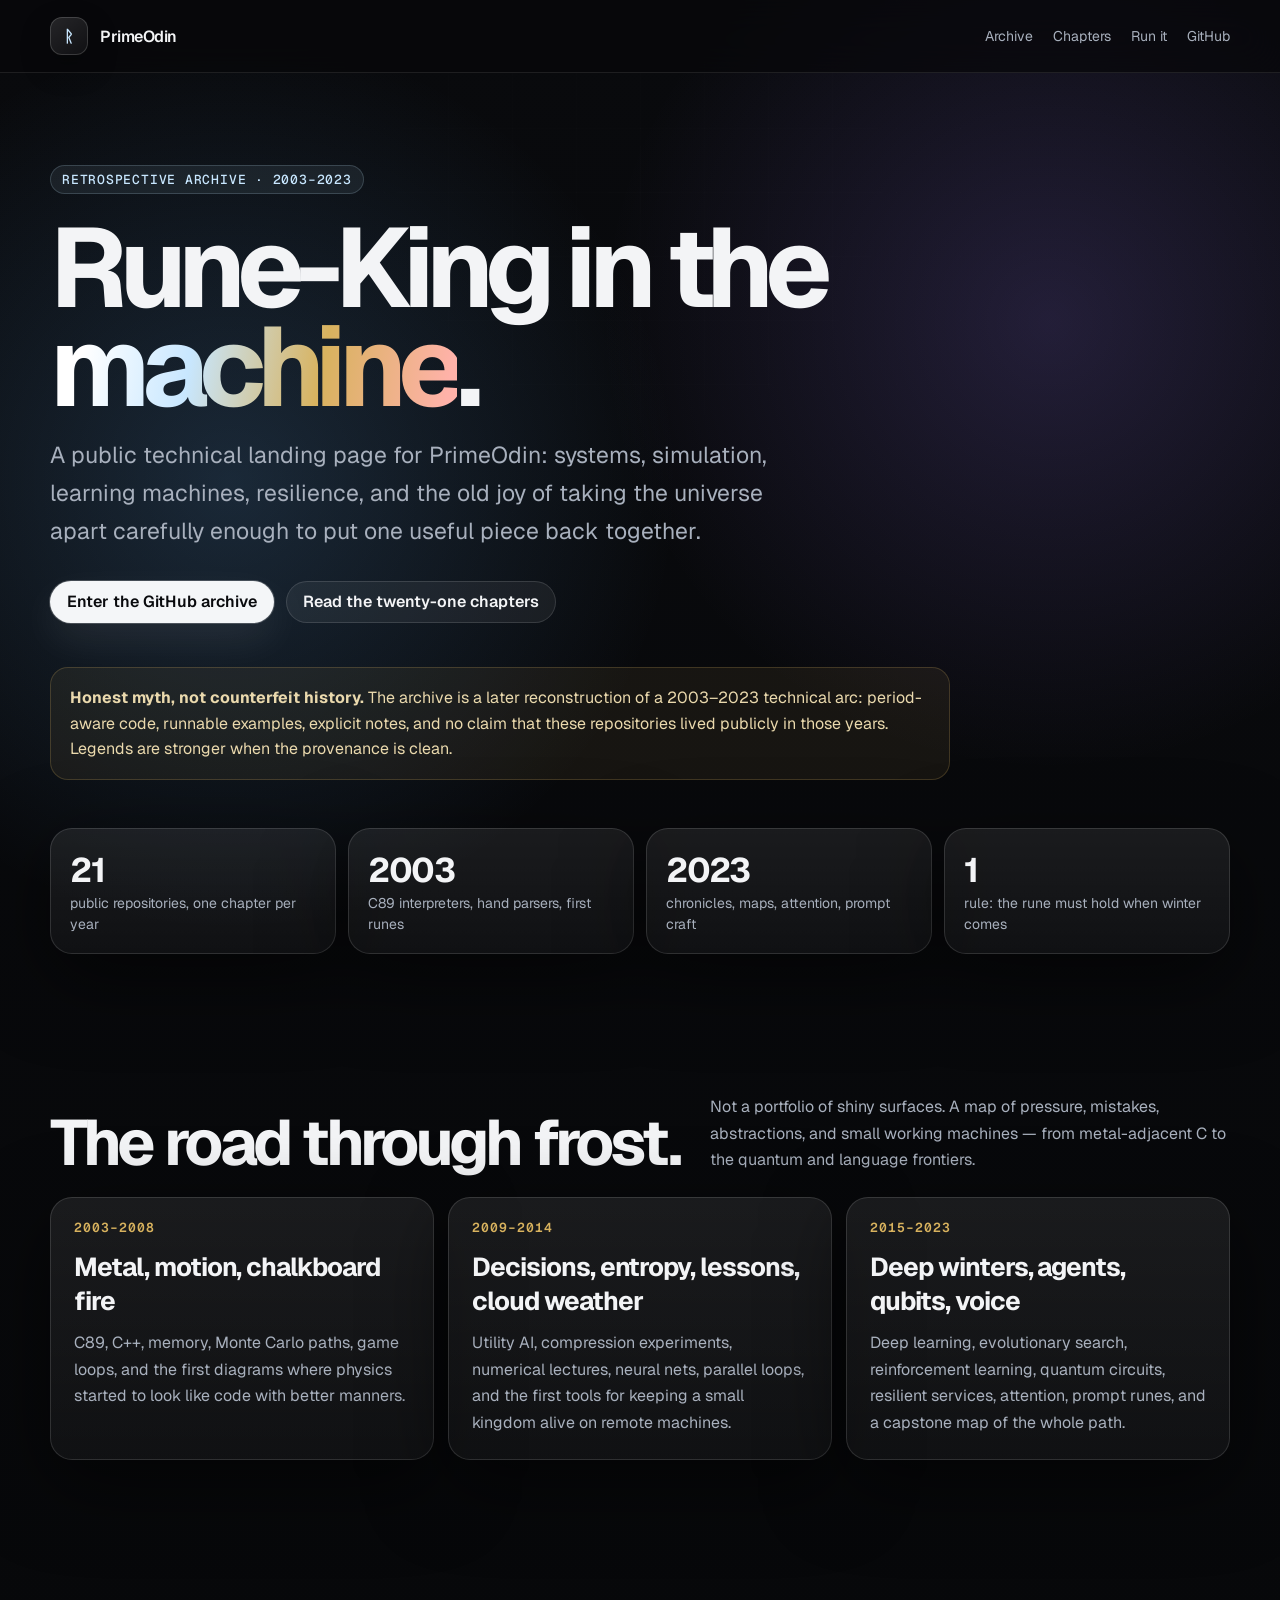
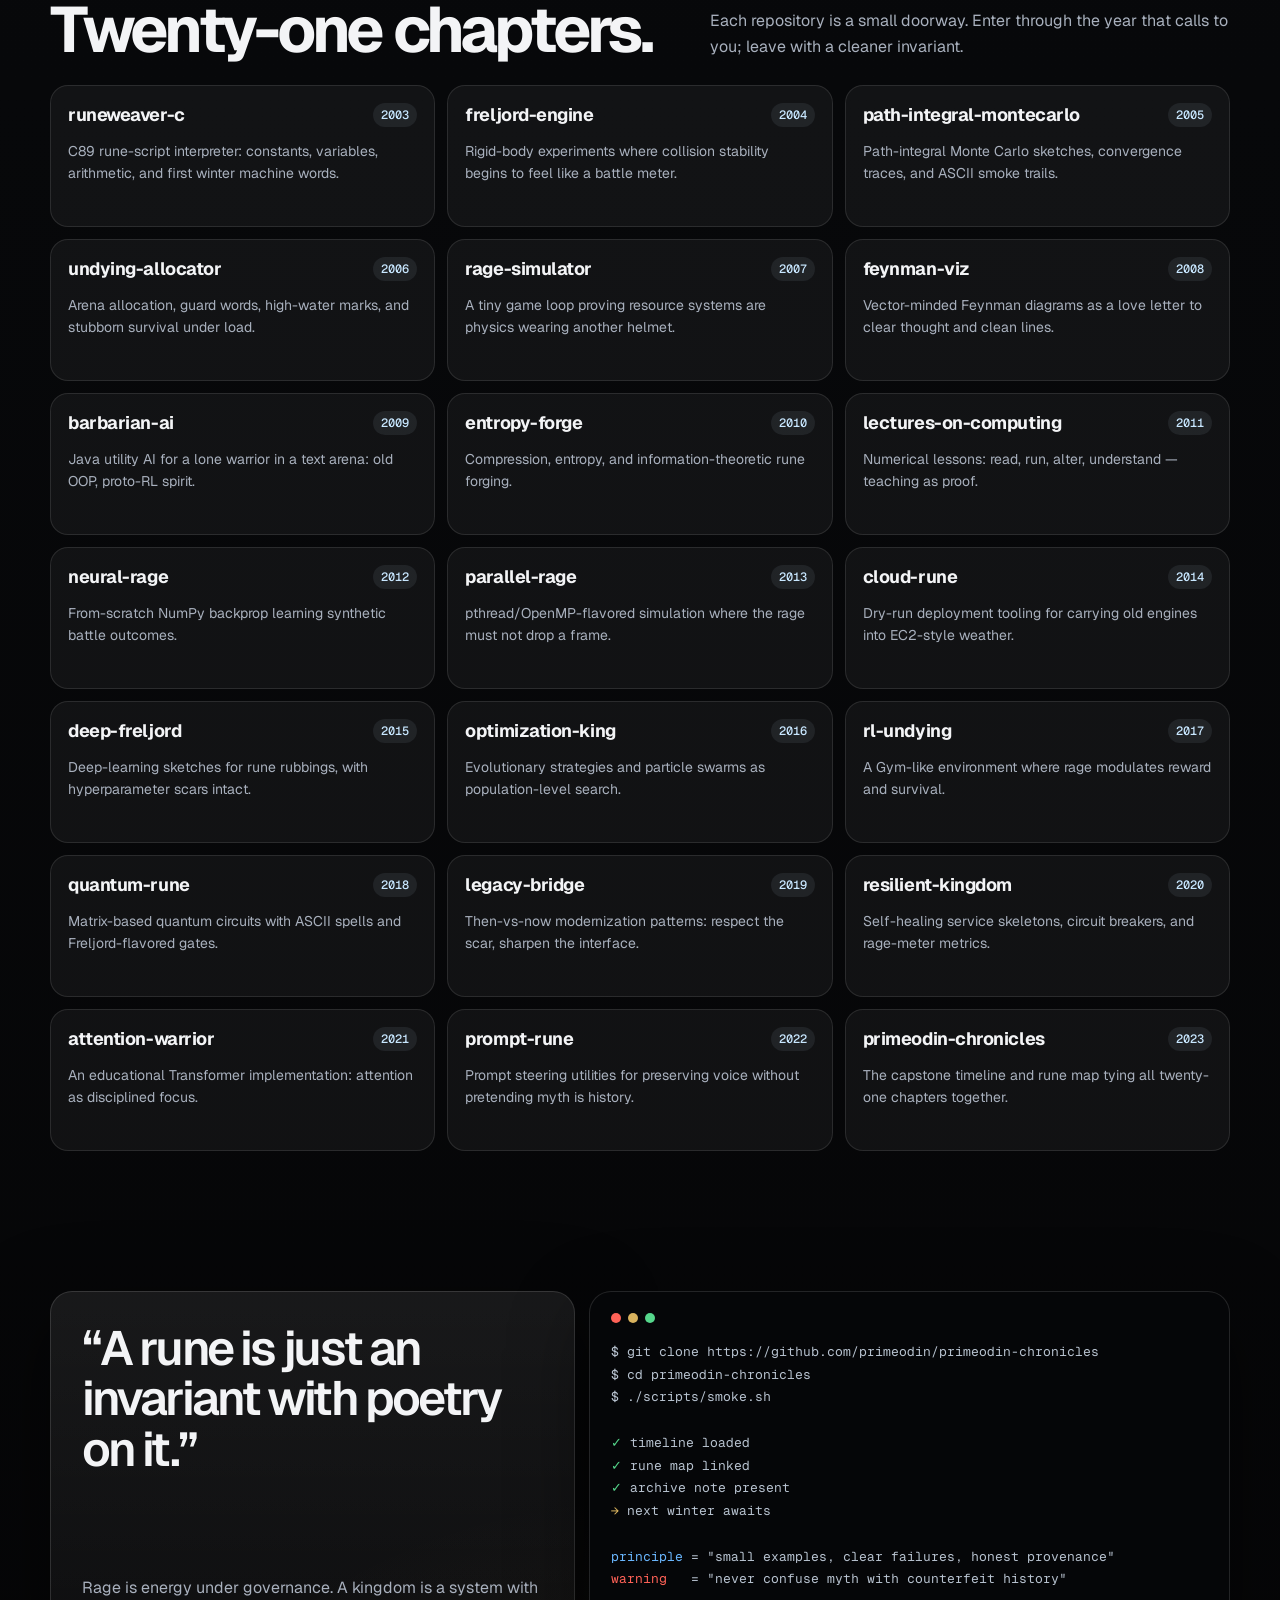
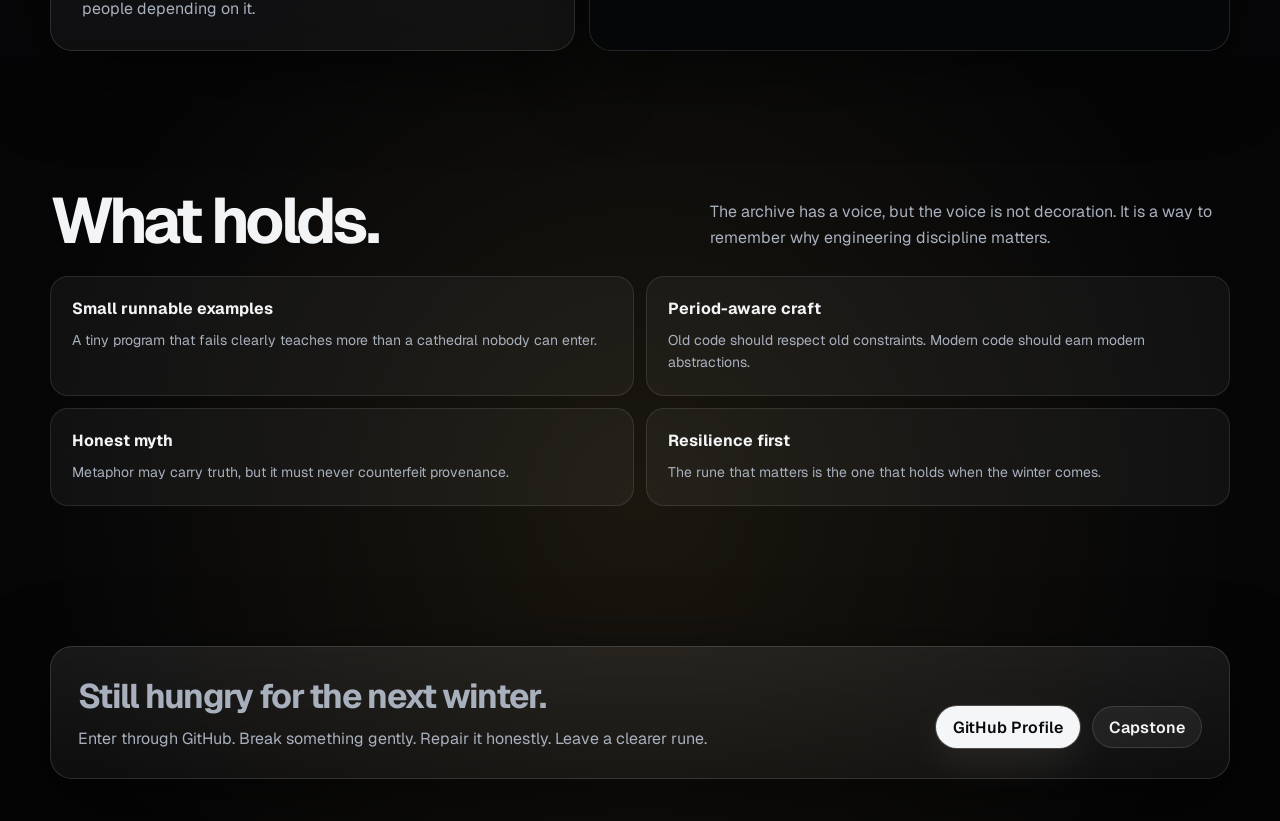
==== index.html @ 71efb3fa "Launch PrimeOdin GitHub Pages landing site" ====
<!doctype html>
<html lang="en">
<head>
  <meta charset="utf-8" />
  <meta name="viewport" content="width=device-width, initial-scale=1" />
  <meta name="description" content="PrimeOdin — Rune-King retrospective archive: systems, physics, AI, resilience, and the pleasure of finding things out." />
  <meta property="og:title" content="PrimeOdin — Rune-King in the Machine" />
  <meta property="og:description" content="An honest retrospective technical archive: twenty-one chapters from C89 interpreters to attention, quantum circuits, resilient systems, and prompt runes." />
  <meta property="og:type" content="website" />
  <meta name="theme-color" content="#0a0a0b" />
  <title>PrimeOdin — Rune-King in the Machine</title>
  <link rel="preconnect" href="https://fonts.googleapis.com">
  <link rel="preconnect" href="https://fonts.gstatic.com" crossorigin>
  <link href="https://fonts.googleapis.com/css2?family=Geist:wght@300;400;500;600;700&family=Geist+Mono:wght@400;500;600&display=swap" rel="stylesheet">
  <style>
    :root {
      --bg: #07080a;
      --panel: rgba(255,255,255,.055);
      --panel-strong: rgba(255,255,255,.09);
      --text: #f3f4f6;
      --muted: #a8b0bd;
      --dim: #707988;
      --line: rgba(255,255,255,.13);
      --frost: #c8e7ff;
      --blue: #6ab7ff;
      --violet: #9b7cff;
      --gold: #d8b25e;
      --red: #ff6257;
      --green: #55d68b;
      --shadow: 0 24px 80px rgba(0,0,0,.55);
      color-scheme: dark;
    }
    * { box-sizing: border-box; }
    html { scroll-behavior: smooth; }
    body {
      margin: 0;
      font-family: 'Geist', system-ui, -apple-system, Segoe UI, sans-serif;
      background:
        radial-gradient(circle at 18% 12%, rgba(106,183,255,.18), transparent 28rem),
        radial-gradient(circle at 82% 8%, rgba(155,124,255,.18), transparent 28rem),
        radial-gradient(circle at 50% 92%, rgba(216,178,94,.10), transparent 38rem),
        linear-gradient(180deg, #090a0d 0%, #07080a 42%, #050506 100%);
      color: var(--text);
      min-height: 100vh;
      overflow-x: hidden;
    }
    body::before {
      content: "";
      position: fixed;
      inset: 0;
      pointer-events: none;
      opacity: .33;
      background-image:
        linear-gradient(rgba(255,255,255,.04) 1px, transparent 1px),
        linear-gradient(90deg, rgba(255,255,255,.04) 1px, transparent 1px);
      background-size: 64px 64px;
      mask-image: radial-gradient(circle at 50% 20%, black, transparent 72%);
    }
    a { color: inherit; text-decoration: none; }
    a:focus-visible, button:focus-visible { outline: 2px solid var(--blue); outline-offset: 4px; }
    .wrap { width: min(1180px, calc(100vw - 36px)); margin: 0 auto; }
    .nav {
      position: sticky;
      top: 0;
      z-index: 20;
      border-bottom: 1px solid rgba(255,255,255,.09);
      backdrop-filter: blur(18px);
      background: rgba(7,8,10,.72);
    }
    .nav-inner { height: 72px; display:flex; align-items:center; justify-content:space-between; gap: 18px; }
    .brand { display:flex; align-items:center; gap: 12px; font-weight: 600; letter-spacing: -.03em; }
    .sigil {
      width: 38px; height: 38px; border-radius: 12px;
      display:grid; place-items:center;
      color: var(--frost);
      background: linear-gradient(145deg, rgba(255,255,255,.12), rgba(255,255,255,.035));
      box-shadow: inset 0 0 0 1px rgba(255,255,255,.16), 0 12px 30px rgba(0,0,0,.3);
      font-family: 'Geist Mono', monospace;
    }
    .links { display:flex; align-items:center; gap: 20px; color: var(--muted); font-size: 14px; }
    .links a:hover { color: var(--text); }
    .button {
      display:inline-flex; align-items:center; justify-content:center; gap: 9px;
      min-height: 42px; padding: 0 17px;
      border-radius: 999px;
      background: #f4f6f8;
      color: #090a0d;
      font-weight: 600;
      box-shadow: 0 0 0 1px rgba(255,255,255,.2), 0 16px 40px rgba(255,255,255,.08);
    }
    .button.secondary { background: rgba(255,255,255,.06); color: var(--text); box-shadow: inset 0 0 0 1px var(--line); }
    .hero { padding: 92px 0 56px; position: relative; }
    .kicker {
      width: fit-content;
      display:flex; align-items:center; gap: 9px;
      border-radius: 999px;
      color: var(--frost);
      background: rgba(200,231,255,.075);
      box-shadow: inset 0 0 0 1px rgba(200,231,255,.18);
      padding: 8px 12px;
      font: 500 13px/1 'Geist Mono', monospace;
      text-transform: uppercase;
      letter-spacing: .06em;
    }
    .hero h1 {
      max-width: 980px;
      margin: 24px 0 22px;
      font-size: clamp(54px, 9vw, 112px);
      line-height: .88;
      letter-spacing: -.075em;
      font-weight: 700;
    }
    .gradient-text {
      background: linear-gradient(100deg, #fff 10%, #c8e7ff 35%, #d8b25e 66%, #ffb2a9 96%);
      -webkit-background-clip: text;
      background-clip: text;
      color: transparent;
    }
    .lede {
      max-width: 760px;
      color: var(--muted);
      font-size: clamp(18px, 2vw, 23px);
      line-height: 1.65;
      margin: 0 0 30px;
    }
    .hero-actions { display:flex; flex-wrap: wrap; gap: 12px; margin-top: 30px; }
    .truth {
      margin-top: 44px;
      padding: 18px 20px;
      max-width: 900px;
      background: rgba(216,178,94,.075);
      box-shadow: inset 0 0 0 1px rgba(216,178,94,.21);
      border-radius: 18px;
      color: #ead9ad;
      line-height: 1.6;
    }
    .stats { display:grid; grid-template-columns: repeat(4, 1fr); gap: 12px; margin: 48px 0 14px; }
    .stat, .card {
      background: linear-gradient(180deg, rgba(255,255,255,.075), rgba(255,255,255,.036));
      border-radius: 22px;
      box-shadow: inset 0 0 0 1px var(--line), var(--shadow);
    }
    .stat { padding: 20px; min-height: 116px; }
    .stat b { display:block; font-size: 34px; letter-spacing: -.04em; }
    .stat span { color: var(--muted); font-size: 14px; line-height: 1.45; }
    section { padding: 70px 0; }
    .section-head { display:flex; justify-content:space-between; gap: 24px; align-items:end; margin-bottom: 24px; }
    .section-head h2 { margin:0; font-size: clamp(34px, 5vw, 64px); line-height: .95; letter-spacing: -.06em; }
    .section-head p { margin:0; max-width: 520px; color: var(--muted); line-height: 1.65; }
    .timeline { display:grid; grid-template-columns: repeat(3, 1fr); gap: 14px; }
    .era { padding: 24px; min-height: 246px; }
    .era .years { color: var(--gold); font: 600 13px/1 'Geist Mono', monospace; letter-spacing:.08em; text-transform: uppercase; }
    .era h3 { margin: 16px 0 12px; font-size: 26px; letter-spacing:-.04em; }
    .era p { margin:0; color: var(--muted); line-height:1.65; }
    .repo-grid { display:grid; grid-template-columns: repeat(3, 1fr); gap: 12px; }
    .repo {
      padding: 18px;
      border-radius: 18px;
      background: rgba(255,255,255,.045);
      box-shadow: inset 0 0 0 1px rgba(255,255,255,.105);
      transition: transform .18s ease, background .18s ease, box-shadow .18s ease;
      min-height: 142px;
    }
    .repo:hover { transform: translateY(-2px); background: rgba(255,255,255,.07); box-shadow: inset 0 0 0 1px rgba(200,231,255,.25), 0 20px 50px rgba(0,0,0,.25); }
    .repo-top { display:flex; justify-content:space-between; gap: 8px; align-items:start; }
    .repo h3 { margin: 0; font-size: 18px; letter-spacing:-.025em; }
    .year { color: var(--frost); font: 500 12px/1 'Geist Mono', monospace; padding: 6px 8px; border-radius:999px; background: rgba(200,231,255,.08); }
    .repo p { color: var(--muted); line-height:1.55; font-size: 14px; margin: 14px 0 0; }
    .manifesto { display:grid; grid-template-columns: .9fr 1.1fr; gap: 14px; align-items:stretch; }
    .quote { padding: 32px; display:flex; flex-direction:column; justify-content:space-between; min-height: 360px; }
    .quote blockquote { margin:0; font-size: clamp(28px, 4vw, 48px); line-height:1.05; letter-spacing:-.06em; font-weight: 600; }
    .quote cite { color: var(--muted); font-style: normal; margin-top: 28px; }
    .values { display:grid; grid-template-columns: repeat(2, 1fr); gap: 12px; }
    .value { padding: 22px; border-radius: 18px; background: rgba(255,255,255,.045); box-shadow: inset 0 0 0 1px rgba(255,255,255,.1); }
    .value b { display:block; margin-bottom: 10px; }
    .value span { color: var(--muted); line-height:1.55; font-size:14px; }
    .terminal {
      padding: 22px;
      border-radius: 22px;
      background: #050608;
      box-shadow: inset 0 0 0 1px rgba(255,255,255,.12), 0 24px 80px rgba(0,0,0,.45);
      font-family: 'Geist Mono', monospace;
      color: #dce7ef;
      overflow:auto;
    }
    .terminal .bar { display:flex; gap:7px; margin-bottom:18px; }
    .dot { width:10px; height:10px; border-radius:999px; background: var(--red); }
    .dot:nth-child(2) { background: var(--gold); }
    .dot:nth-child(3) { background: var(--green); }
    pre { margin:0; font: inherit; font-size: 13px; line-height:1.75; color: #b7c2cf; }
    .blue { color: var(--blue); } .gold { color: var(--gold); } .green { color: var(--green); } .red { color: var(--red); }
    footer { padding: 70px 0 42px; color: var(--muted); }
    .footer-card { padding: 28px; display:flex; justify-content:space-between; gap:24px; align-items:center; }
    .footer-card h2 { margin:0 0 8px; font-size: 34px; letter-spacing:-.05em; }
    .footer-card p { margin:0; line-height:1.6; }
    @media (max-width: 920px) {
      .links { display:none; }
      .stats, .timeline, .repo-grid, .manifesto { grid-template-columns: 1fr; }
      .section-head { display:block; }
      .section-head p { margin-top: 14px; }
      .values { grid-template-columns: 1fr; }
      .footer-card { display:block; }
      .footer-card .hero-actions { margin-top: 20px; }
    }
    @media (max-width: 520px) {
      .hero { padding-top: 58px; }
      .hero h1 { font-size: 52px; }
      .nav-inner { height: 62px; }
      .button { width: 100%; }
      .hero-actions { width: 100%; }
      .truth { font-size: 14px; }
    }
  </style>
</head>
<body>
  <nav class="nav" aria-label="Primary navigation">
    <div class="wrap nav-inner">
      <a class="brand" href="#top" aria-label="PrimeOdin home"><span class="sigil">ᚱ</span><span>PrimeOdin</span></a>
      <div class="links">
        <a href="#archive">Archive</a>
        <a href="#chapters">Chapters</a>
        <a href="#code">Run it</a>
        <a href="https://github.com/primeodin">GitHub</a>
      </div>
    </div>
  </nav>

  <main id="top">
    <section class="hero">
      <div class="wrap">
        <div class="kicker">Retrospective archive · 2003–2023</div>
        <h1>Rune-King in the <span class="gradient-text">machine</span>.</h1>
        <p class="lede">A public technical landing page for PrimeOdin: systems, simulation, learning machines, resilience, and the old joy of taking the universe apart carefully enough to put one useful piece back together.</p>
        <div class="hero-actions">
          <a class="button" href="https://github.com/primeodin">Enter the GitHub archive</a>
          <a class="button secondary" href="#chapters">Read the twenty-one chapters</a>
        </div>
        <div class="truth">
          <strong>Honest myth, not counterfeit history.</strong> The archive is a later reconstruction of a 2003–2023 technical arc: period-aware code, runnable examples, explicit notes, and no claim that these repositories lived publicly in those years. Legends are stronger when the provenance is clean.
        </div>
        <div class="stats" aria-label="Archive summary">
          <div class="stat"><b>21</b><span>public repositories, one chapter per year</span></div>
          <div class="stat"><b>2003</b><span>C89 interpreters, hand parsers, first runes</span></div>
          <div class="stat"><b>2023</b><span>chronicles, maps, attention, prompt craft</span></div>
          <div class="stat"><b>1</b><span>rule: the rune must hold when winter comes</span></div>
        </div>
      </div>
    </section>

    <section id="archive">
      <div class="wrap">
        <div class="section-head">
          <h2>The road through frost.</h2>
          <p>Not a portfolio of shiny surfaces. A map of pressure, mistakes, abstractions, and small working machines — from metal-adjacent C to the quantum and language frontiers.</p>
        </div>
        <div class="timeline">
          <article class="card era"><div class="years">2003–2008</div><h3>Metal, motion, chalkboard fire</h3><p>C89, C++, memory, Monte Carlo paths, game loops, and the first diagrams where physics started to look like code with better manners.</p></article>
          <article class="card era"><div class="years">2009–2014</div><h3>Decisions, entropy, lessons, cloud weather</h3><p>Utility AI, compression experiments, numerical lectures, neural nets, parallel loops, and the first tools for keeping a small kingdom alive on remote machines.</p></article>
          <article class="card era"><div class="years">2015–2023</div><h3>Deep winters, agents, qubits, voice</h3><p>Deep learning, evolutionary search, reinforcement learning, quantum circuits, resilient services, attention, prompt runes, and a capstone map of the whole path.</p></article>
        </div>
      </div>
    </section>

    <section id="chapters">
      <div class="wrap">
        <div class="section-head">
          <h2>Twenty-one chapters.</h2>
          <p>Each repository is a small doorway. Enter through the year that calls to you; leave with a cleaner invariant.</p>
        </div>
        <div class="repo-grid">
          <a class="repo" href="https://github.com/primeodin/runeweaver-c"><div class="repo-top"><h3>runeweaver-c</h3><span class="year">2003</span></div><p>C89 rune-script interpreter: constants, variables, arithmetic, and first winter machine words.</p></a>
          <a class="repo" href="https://github.com/primeodin/freljord-engine"><div class="repo-top"><h3>freljord-engine</h3><span class="year">2004</span></div><p>Rigid-body experiments where collision stability begins to feel like a battle meter.</p></a>
          <a class="repo" href="https://github.com/primeodin/path-integral-montecarlo"><div class="repo-top"><h3>path-integral-montecarlo</h3><span class="year">2005</span></div><p>Path-integral Monte Carlo sketches, convergence traces, and ASCII smoke trails.</p></a>
          <a class="repo" href="https://github.com/primeodin/undying-allocator"><div class="repo-top"><h3>undying-allocator</h3><span class="year">2006</span></div><p>Arena allocation, guard words, high-water marks, and stubborn survival under load.</p></a>
          <a class="repo" href="https://github.com/primeodin/rage-simulator"><div class="repo-top"><h3>rage-simulator</h3><span class="year">2007</span></div><p>A tiny game loop proving resource systems are physics wearing another helmet.</p></a>
          <a class="repo" href="https://github.com/primeodin/feynman-viz"><div class="repo-top"><h3>feynman-viz</h3><span class="year">2008</span></div><p>Vector-minded Feynman diagrams as a love letter to clear thought and clean lines.</p></a>
          <a class="repo" href="https://github.com/primeodin/barbarian-ai"><div class="repo-top"><h3>barbarian-ai</h3><span class="year">2009</span></div><p>Java utility AI for a lone warrior in a text arena: old OOP, proto-RL spirit.</p></a>
          <a class="repo" href="https://github.com/primeodin/entropy-forge"><div class="repo-top"><h3>entropy-forge</h3><span class="year">2010</span></div><p>Compression, entropy, and information-theoretic rune forging.</p></a>
          <a class="repo" href="https://github.com/primeodin/lectures-on-computing"><div class="repo-top"><h3>lectures-on-computing</h3><span class="year">2011</span></div><p>Numerical lessons: read, run, alter, understand — teaching as proof.</p></a>
          <a class="repo" href="https://github.com/primeodin/neural-rage"><div class="repo-top"><h3>neural-rage</h3><span class="year">2012</span></div><p>From-scratch NumPy backprop learning synthetic battle outcomes.</p></a>
          <a class="repo" href="https://github.com/primeodin/parallel-rage"><div class="repo-top"><h3>parallel-rage</h3><span class="year">2013</span></div><p>pthread/OpenMP-flavored simulation where the rage must not drop a frame.</p></a>
          <a class="repo" href="https://github.com/primeodin/cloud-rune"><div class="repo-top"><h3>cloud-rune</h3><span class="year">2014</span></div><p>Dry-run deployment tooling for carrying old engines into EC2-style weather.</p></a>
          <a class="repo" href="https://github.com/primeodin/deep-freljord"><div class="repo-top"><h3>deep-freljord</h3><span class="year">2015</span></div><p>Deep-learning sketches for rune rubbings, with hyperparameter scars intact.</p></a>
          <a class="repo" href="https://github.com/primeodin/optimization-king"><div class="repo-top"><h3>optimization-king</h3><span class="year">2016</span></div><p>Evolutionary strategies and particle swarms as population-level search.</p></a>
          <a class="repo" href="https://github.com/primeodin/rl-undying"><div class="repo-top"><h3>rl-undying</h3><span class="year">2017</span></div><p>A Gym-like environment where rage modulates reward and survival.</p></a>
          <a class="repo" href="https://github.com/primeodin/quantum-rune"><div class="repo-top"><h3>quantum-rune</h3><span class="year">2018</span></div><p>Matrix-based quantum circuits with ASCII spells and Freljord-flavored gates.</p></a>
          <a class="repo" href="https://github.com/primeodin/legacy-bridge"><div class="repo-top"><h3>legacy-bridge</h3><span class="year">2019</span></div><p>Then-vs-now modernization patterns: respect the scar, sharpen the interface.</p></a>
          <a class="repo" href="https://github.com/primeodin/resilient-kingdom"><div class="repo-top"><h3>resilient-kingdom</h3><span class="year">2020</span></div><p>Self-healing service skeletons, circuit breakers, and rage-meter metrics.</p></a>
          <a class="repo" href="https://github.com/primeodin/attention-warrior"><div class="repo-top"><h3>attention-warrior</h3><span class="year">2021</span></div><p>An educational Transformer implementation: attention as disciplined focus.</p></a>
          <a class="repo" href="https://github.com/primeodin/prompt-rune"><div class="repo-top"><h3>prompt-rune</h3><span class="year">2022</span></div><p>Prompt steering utilities for preserving voice without pretending myth is history.</p></a>
          <a class="repo" href="https://github.com/primeodin/primeodin-chronicles"><div class="repo-top"><h3>primeodin-chronicles</h3><span class="year">2023</span></div><p>The capstone timeline and rune map tying all twenty-one chapters together.</p></a>
        </div>
      </div>
    </section>

    <section id="code">
      <div class="wrap manifesto">
        <article class="card quote">
          <blockquote>“A rune is just an invariant with poetry on it.”</blockquote>
          <cite>Rage is energy under governance. A kingdom is a system with people depending on it.</cite>
        </article>
        <div class="terminal" aria-label="Example terminal session">
          <div class="bar"><span class="dot"></span><span class="dot"></span><span class="dot"></span></div>
<pre><span class="dim">$</span> git clone https://github.com/primeodin/primeodin-chronicles
<span class="dim">$</span> cd primeodin-chronicles
<span class="dim">$</span> ./scripts/smoke.sh

<span class="green">✓</span> timeline loaded
<span class="green">✓</span> rune map linked
<span class="green">✓</span> archive note present
<span class="gold">→</span> next winter awaits

<span class="blue">principle</span> = "small examples, clear failures, honest provenance"
<span class="red">warning</span>   = "never confuse myth with counterfeit history"</pre>
        </div>
      </div>
    </section>

    <section>
      <div class="wrap">
        <div class="section-head">
          <h2>What holds.</h2>
          <p>The archive has a voice, but the voice is not decoration. It is a way to remember why engineering discipline matters.</p>
        </div>
        <div class="values">
          <div class="value"><b>Small runnable examples</b><span>A tiny program that fails clearly teaches more than a cathedral nobody can enter.</span></div>
          <div class="value"><b>Period-aware craft</b><span>Old code should respect old constraints. Modern code should earn modern abstractions.</span></div>
          <div class="value"><b>Honest myth</b><span>Metaphor may carry truth, but it must never counterfeit provenance.</span></div>
          <div class="value"><b>Resilience first</b><span>The rune that matters is the one that holds when the winter comes.</span></div>
        </div>
      </div>
    </section>
  </main>

  <footer>
    <div class="wrap">
      <div class="card footer-card">
        <div>
          <h2>Still hungry for the next winter.</h2>
          <p>Enter through GitHub. Break something gently. Repair it honestly. Leave a clearer rune.</p>
        </div>
        <div class="hero-actions">
          <a class="button" href="https://github.com/primeodin">GitHub Profile</a>
          <a class="button secondary" href="https://github.com/primeodin/primeodin-chronicles">Capstone</a>
        </div>
      </div>
    </div>
  </footer>
</body>
</html>
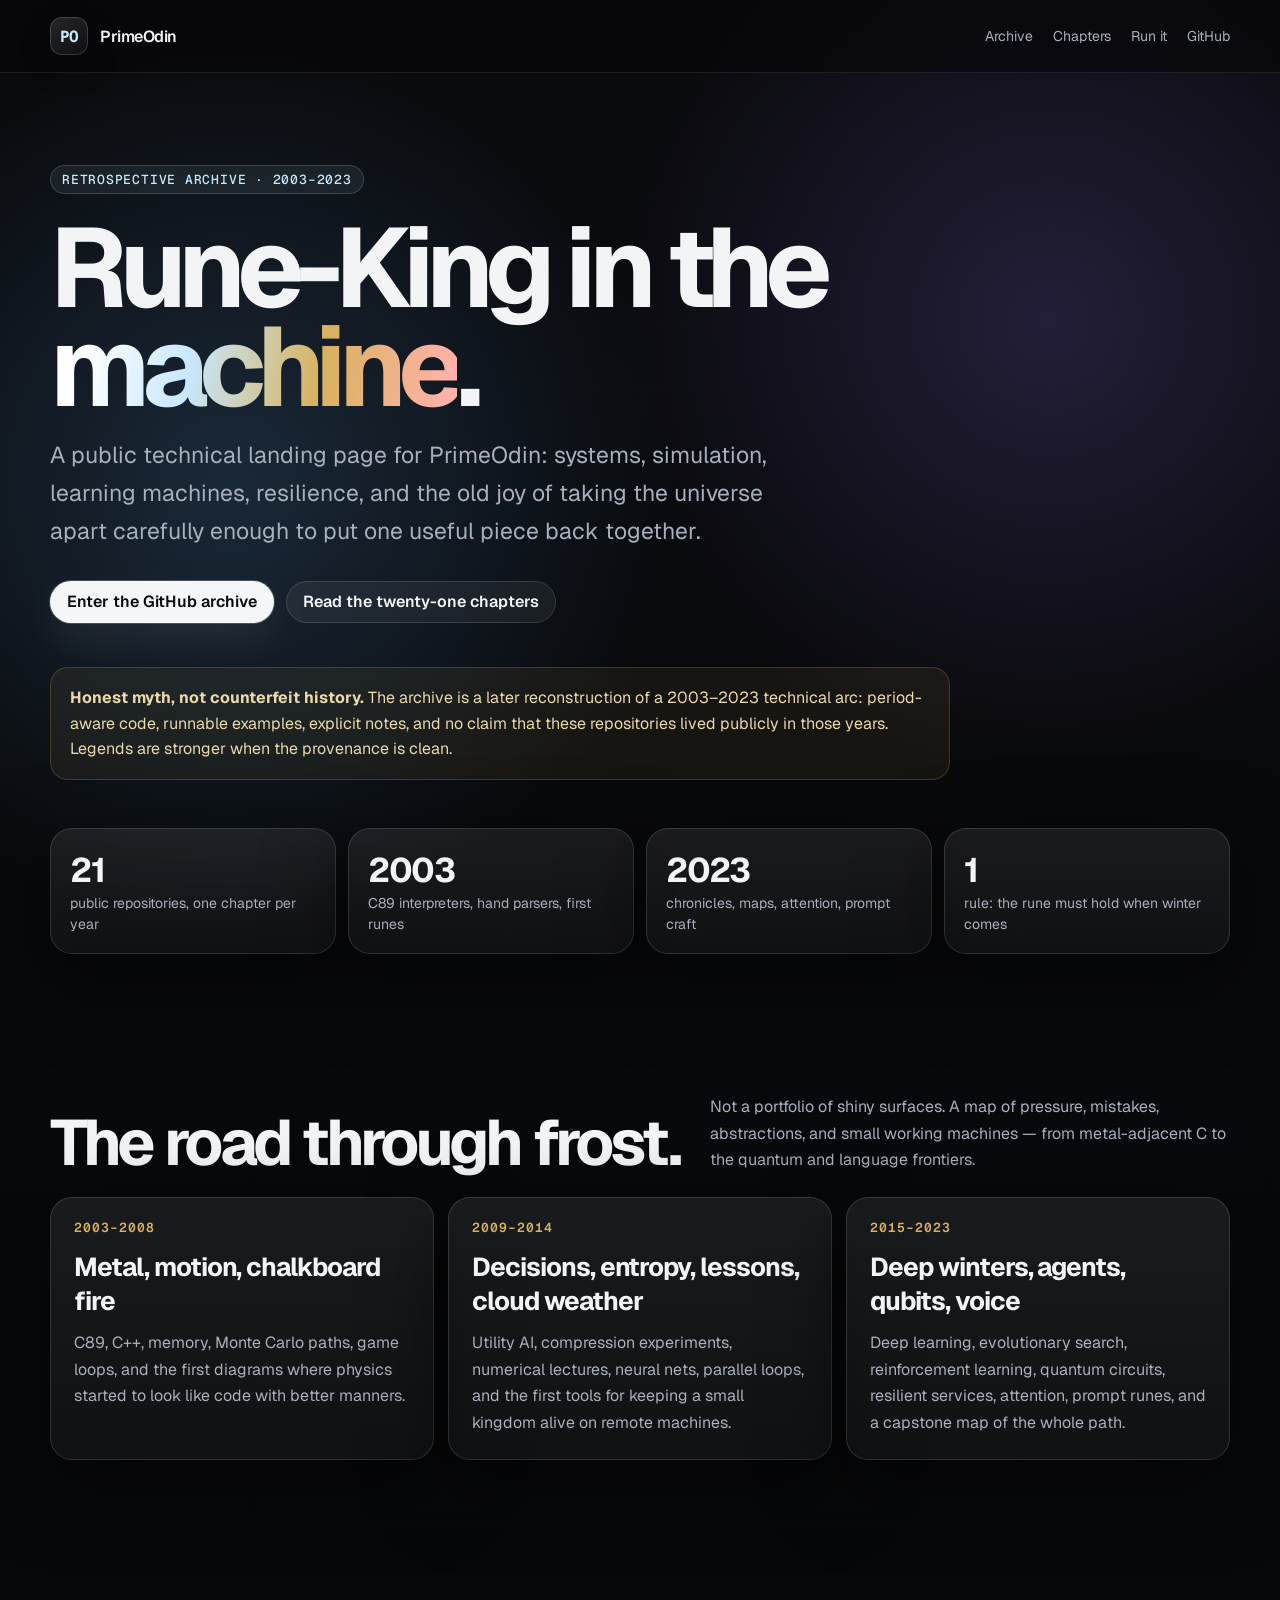
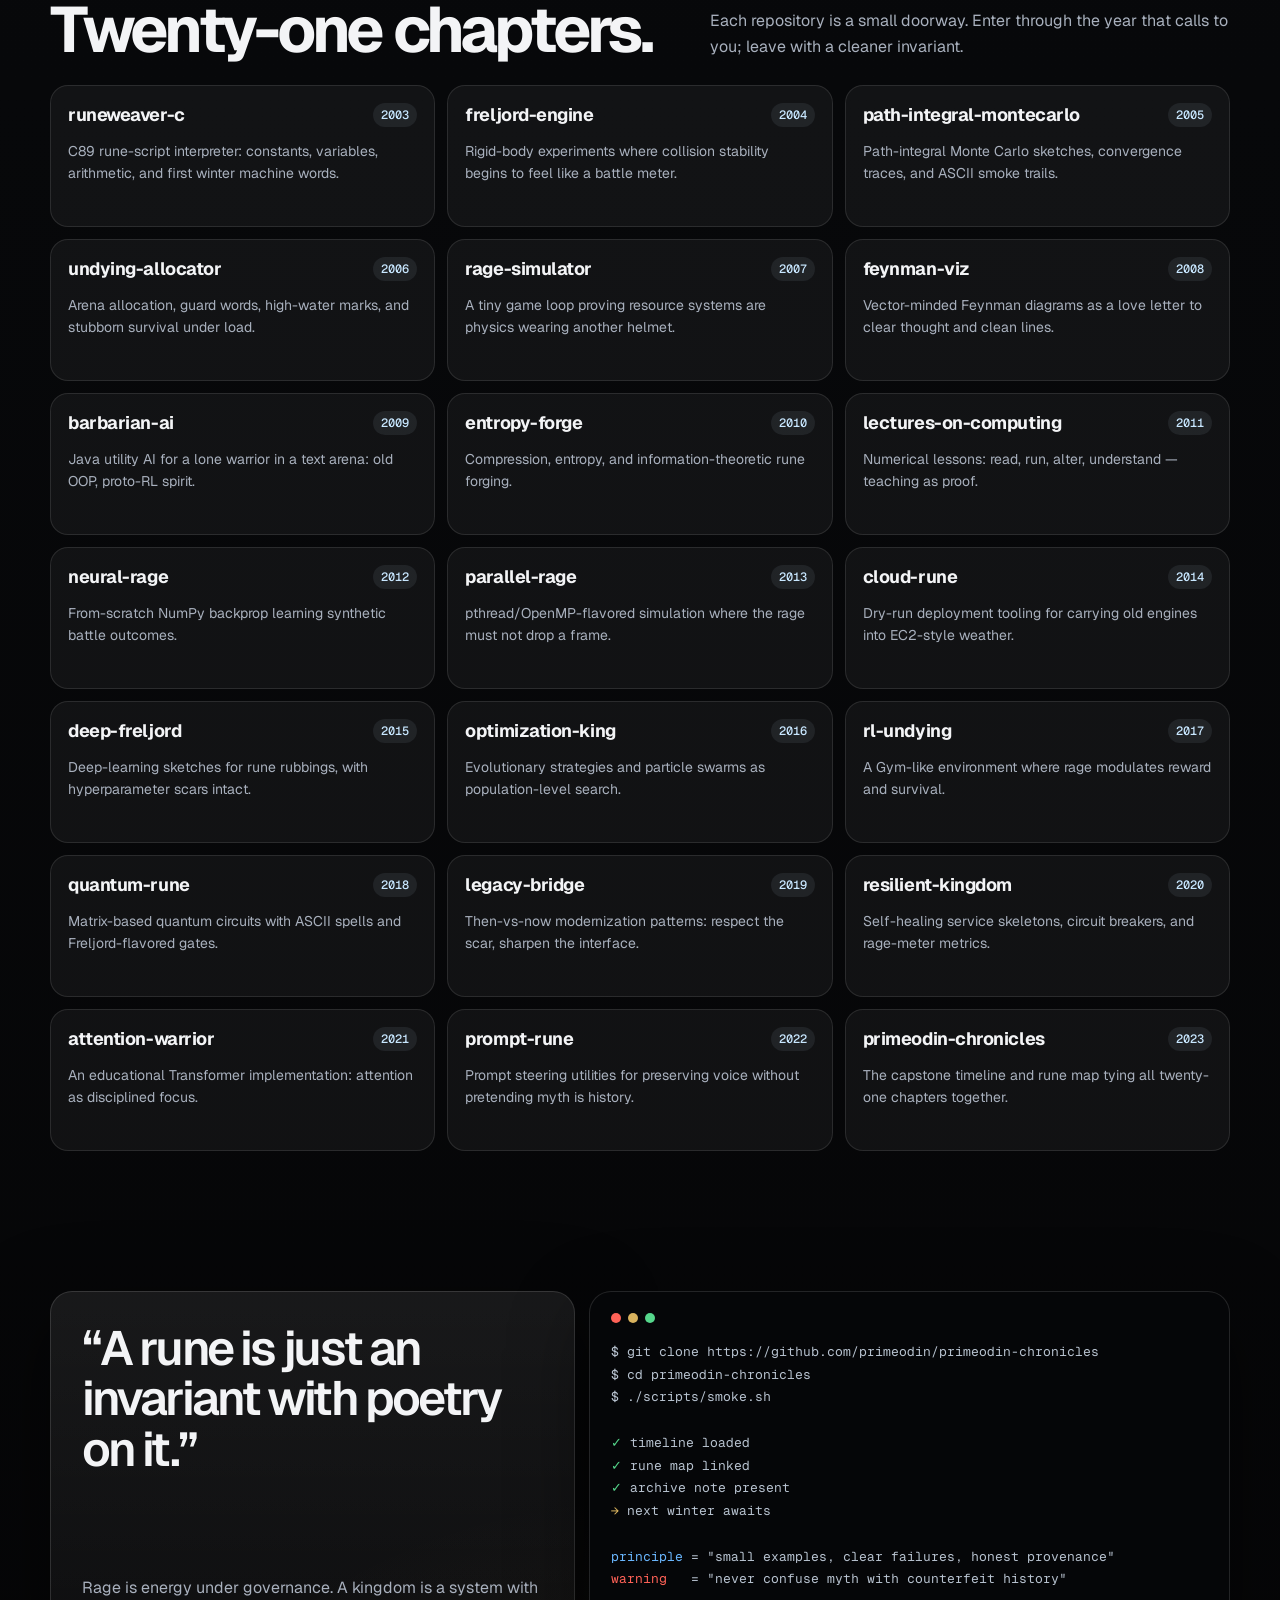
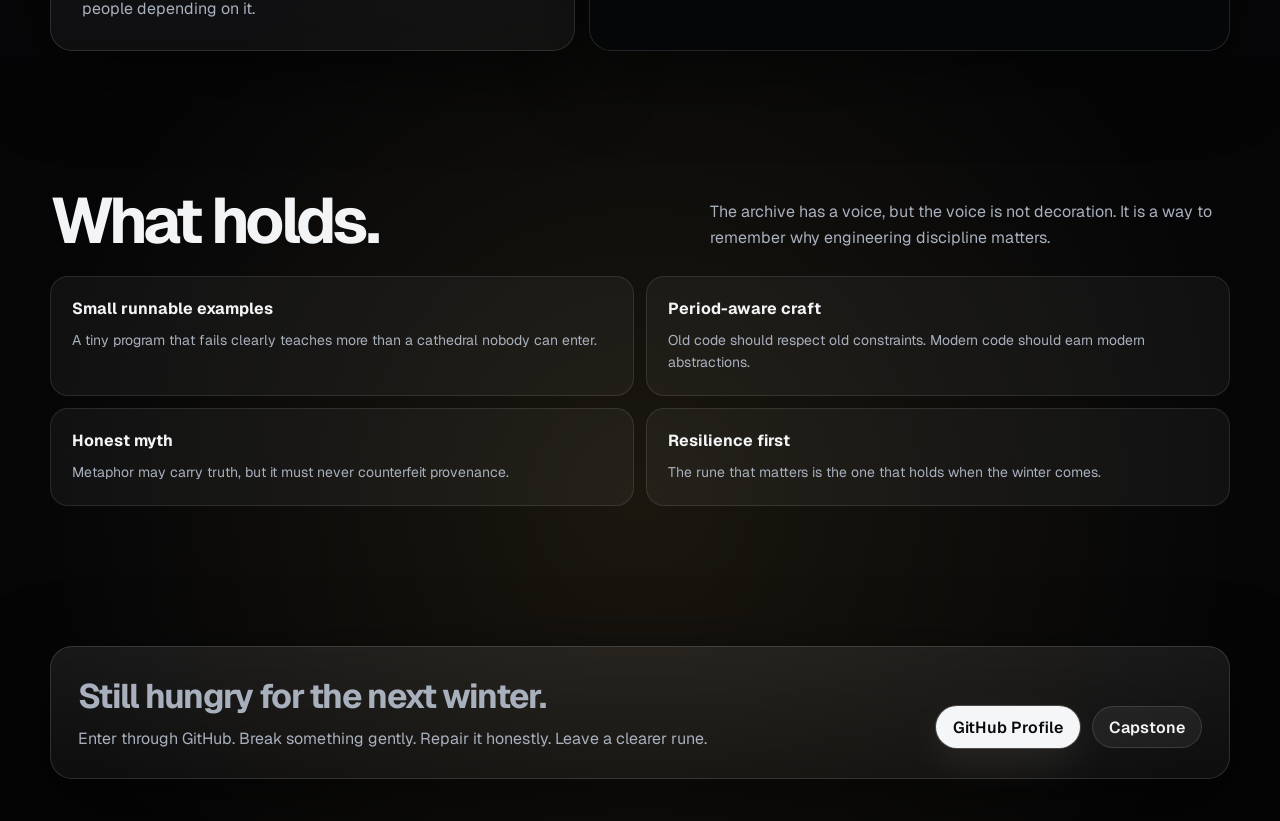
==== commit 2ce43c51: "Polish landing page rendering details" ====
--- a/index.html
+++ b/index.html
@@ -76,6 +76,8 @@
       background: linear-gradient(145deg, rgba(255,255,255,.12), rgba(255,255,255,.035));
       box-shadow: inset 0 0 0 1px rgba(255,255,255,.16), 0 12px 30px rgba(0,0,0,.3);
       font-family: 'Geist Mono', monospace;
+      font-weight: 700;
+      letter-spacing: -.08em;
     }
     .links { display:flex; align-items:center; gap: 20px; color: var(--muted); font-size: 14px; }
     .links a:hover { color: var(--text); }
@@ -187,7 +189,7 @@
     .dot { width:10px; height:10px; border-radius:999px; background: var(--red); }
     .dot:nth-child(2) { background: var(--gold); }
     .dot:nth-child(3) { background: var(--green); }
-    pre { margin:0; font: inherit; font-size: 13px; line-height:1.75; color: #b7c2cf; }
+    pre { margin:0; font: inherit; font-size: 13px; line-height:1.75; color: #b7c2cf; white-space: pre-wrap; overflow-wrap: anywhere; }
     .blue { color: var(--blue); } .gold { color: var(--gold); } .green { color: var(--green); } .red { color: var(--red); }
     footer { padding: 70px 0 42px; color: var(--muted); }
     .footer-card { padding: 28px; display:flex; justify-content:space-between; gap:24px; align-items:center; }
@@ -215,7 +217,7 @@
 <body>
   <nav class="nav" aria-label="Primary navigation">
     <div class="wrap nav-inner">
-      <a class="brand" href="#top" aria-label="PrimeOdin home"><span class="sigil">ᚱ</span><span>PrimeOdin</span></a>
+      <a class="brand" href="#top" aria-label="PrimeOdin home"><span class="sigil">PO</span><span>PrimeOdin</span></a>
       <div class="links">
         <a href="#archive">Archive</a>
         <a href="#chapters">Chapters</a>
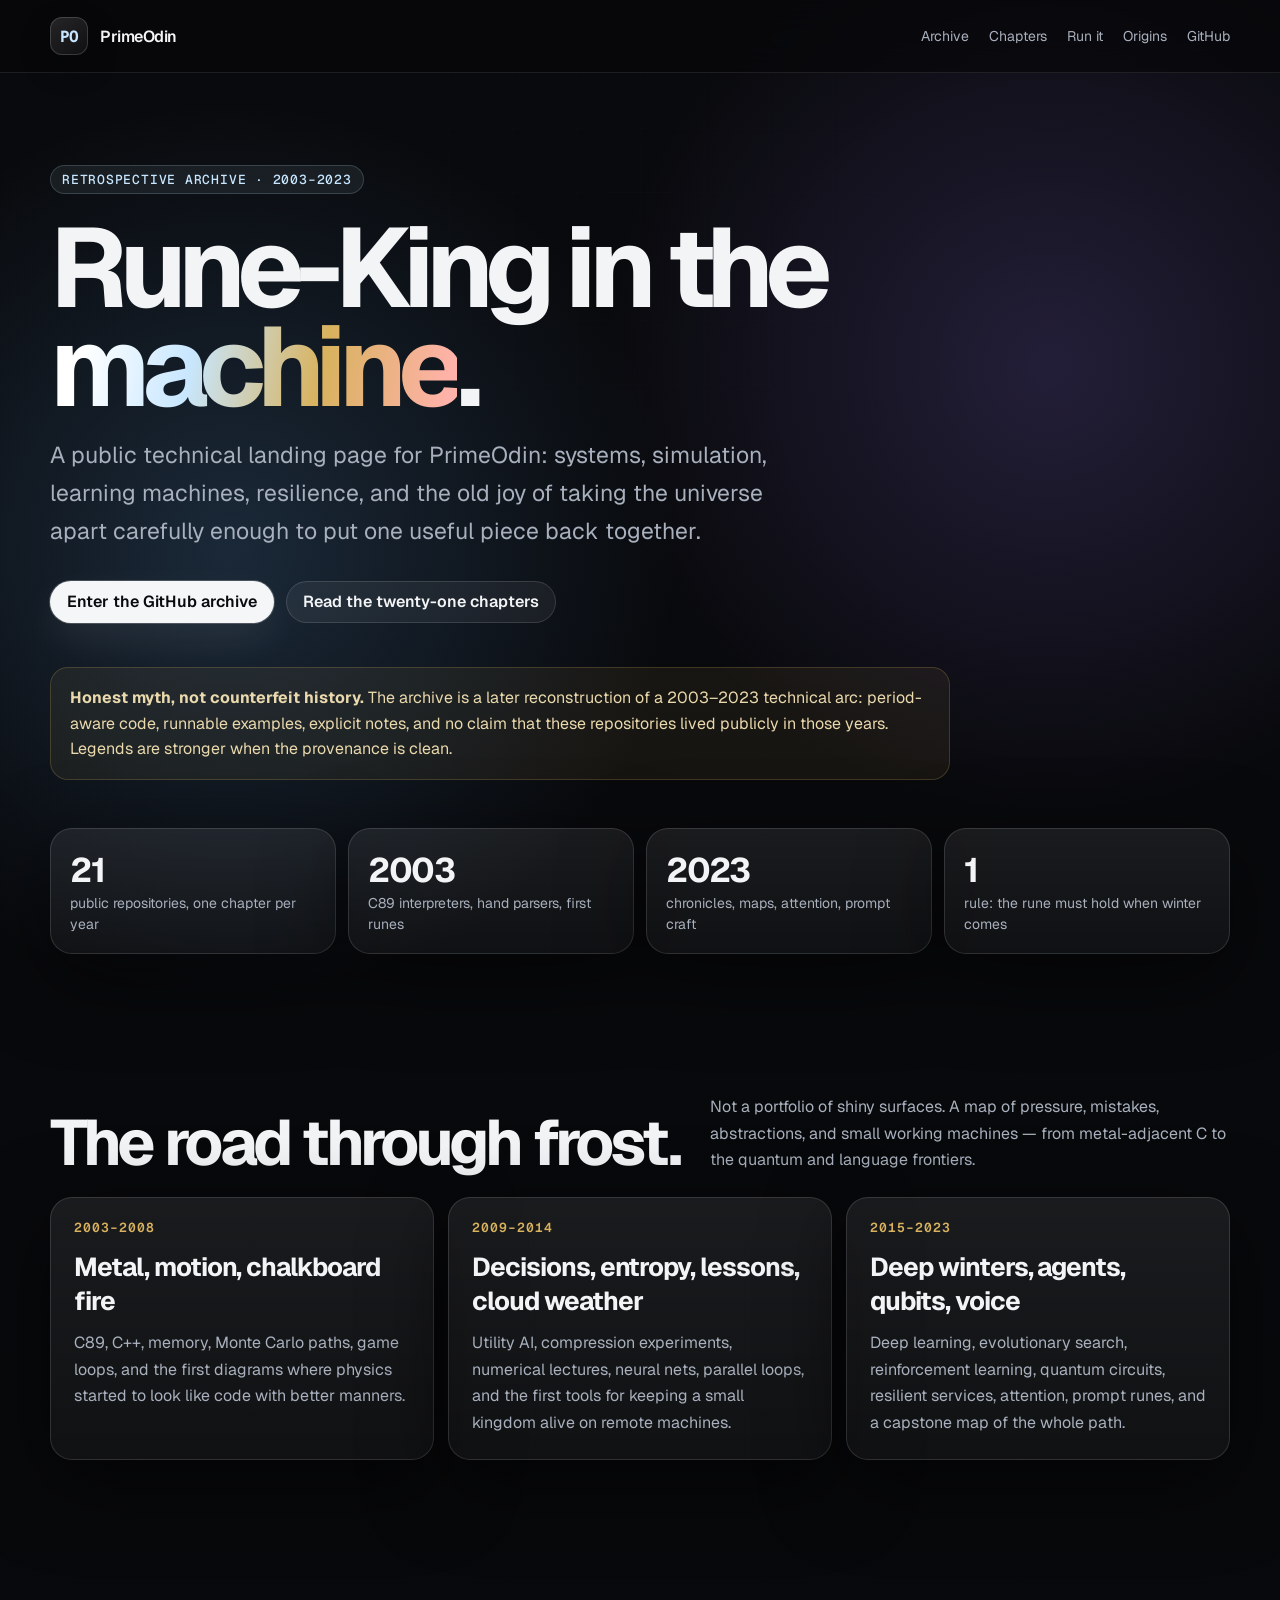
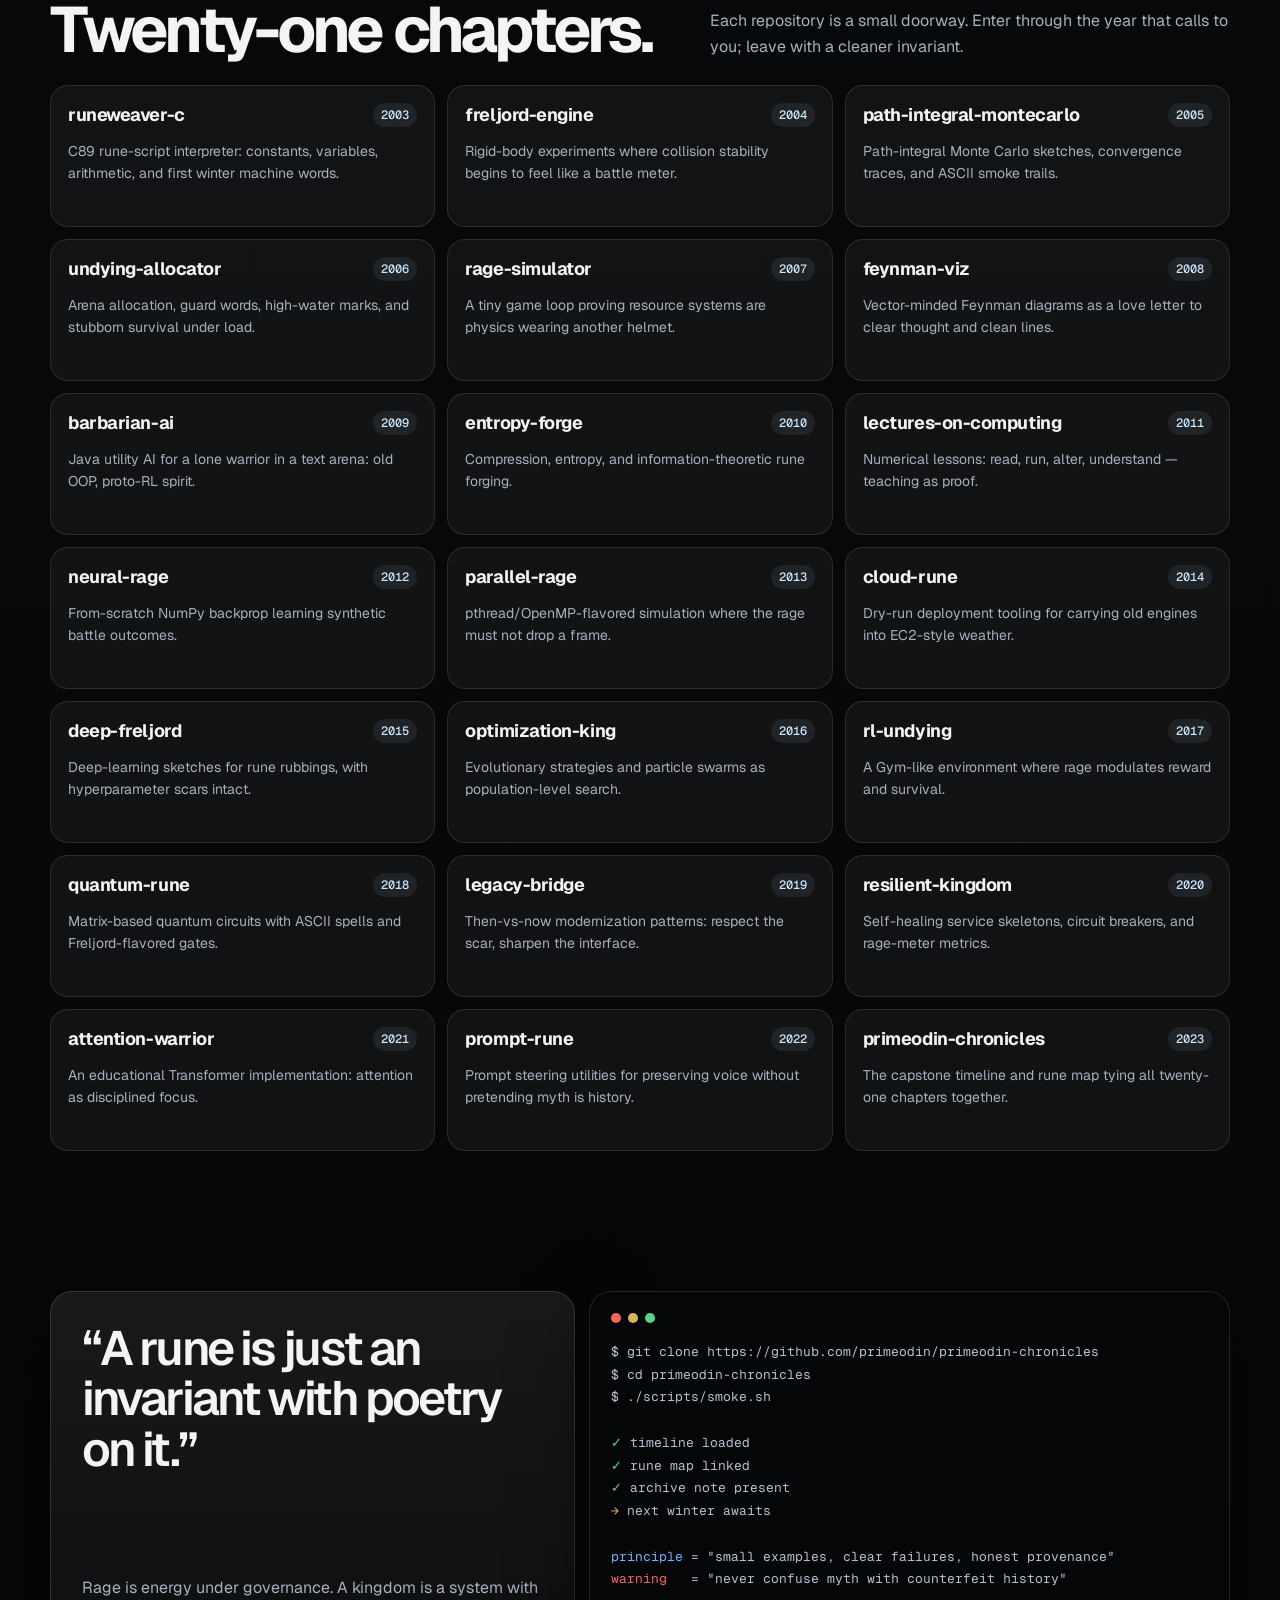
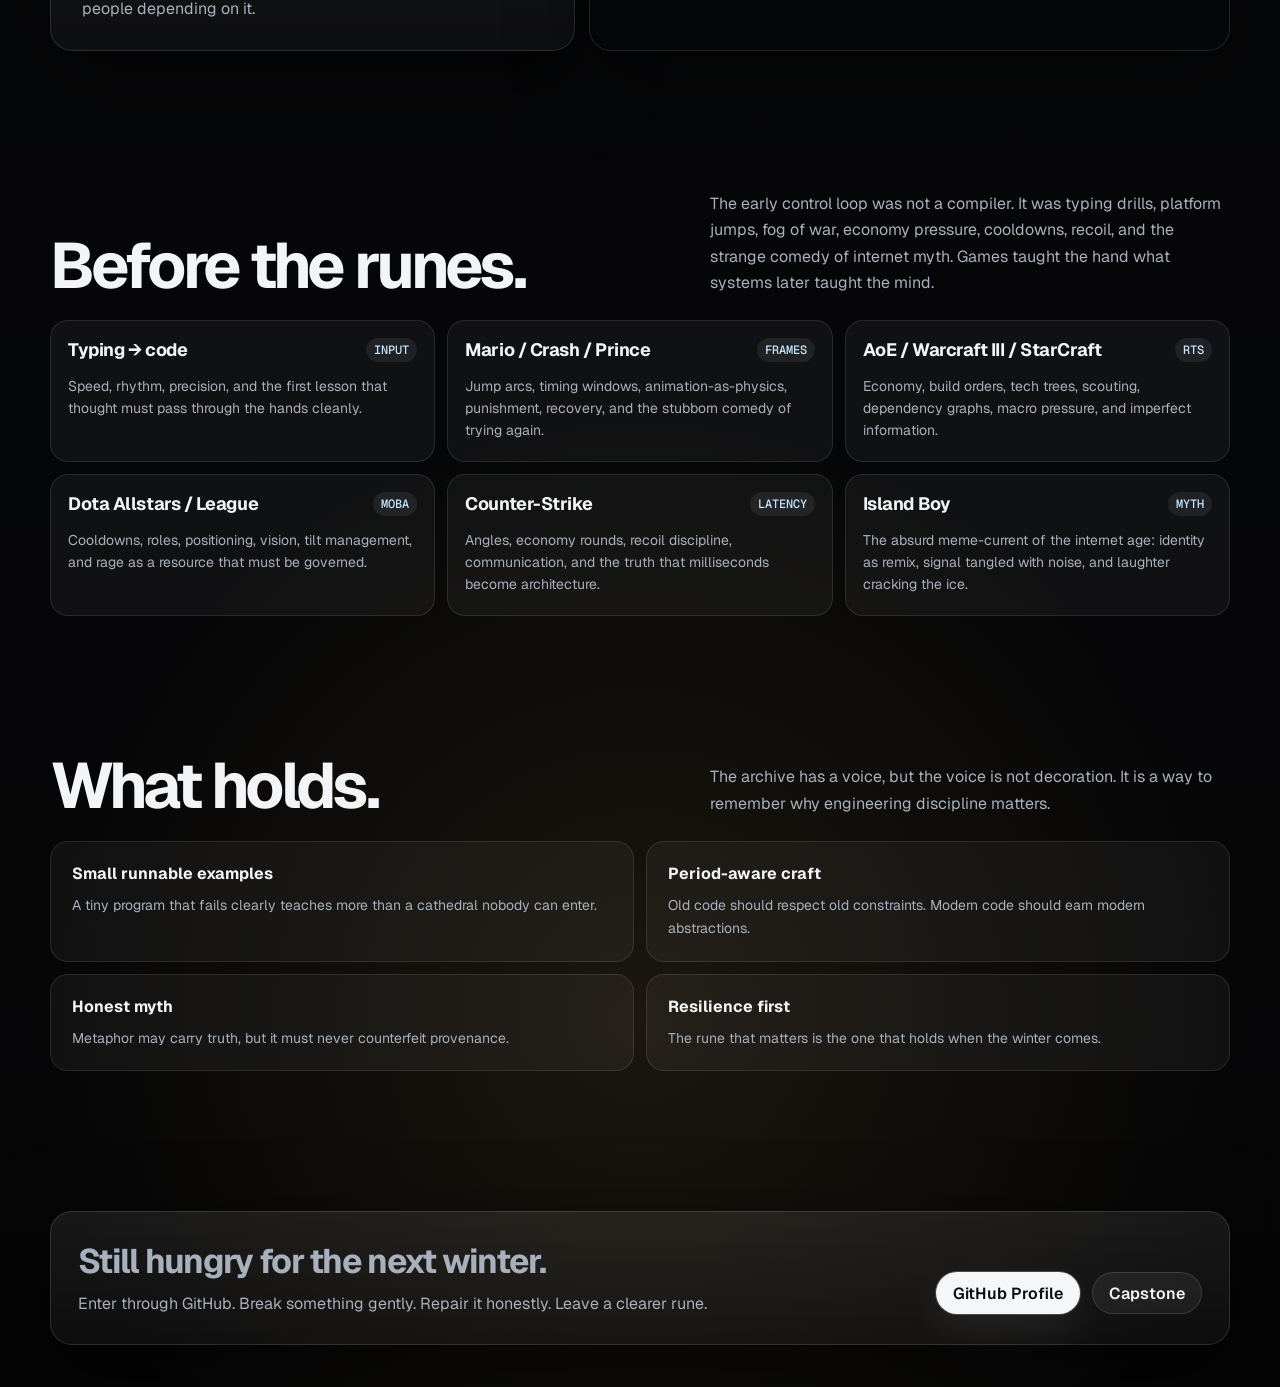
==== commit b3ffcc85: "Add gaming origins to PrimeOdin character arc notes" ====
--- a/index.html
+++ b/index.html
@@ -222,6 +222,7 @@
         <a href="#archive">Archive</a>
         <a href="#chapters">Chapters</a>
         <a href="#code">Run it</a>
+        <a href="#origins">Origins</a>
         <a href="https://github.com/primeodin">GitHub</a>
       </div>
     </div>
@@ -318,6 +319,23 @@
       </div>
     </section>
 
+    <section id="origins">
+      <div class="wrap">
+        <div class="section-head">
+          <h2>Before the runes.</h2>
+          <p>The early control loop was not a compiler. It was typing drills, platform jumps, fog of war, economy pressure, cooldowns, recoil, and the strange comedy of internet myth. Games taught the hand what systems later taught the mind.</p>
+        </div>
+        <div class="repo-grid">
+          <div class="repo"><div class="repo-top"><h3>Typing → code</h3><span class="year">INPUT</span></div><p>Speed, rhythm, precision, and the first lesson that thought must pass through the hands cleanly.</p></div>
+          <div class="repo"><div class="repo-top"><h3>Mario / Crash / Prince</h3><span class="year">FRAMES</span></div><p>Jump arcs, timing windows, animation-as-physics, punishment, recovery, and the stubborn comedy of trying again.</p></div>
+          <div class="repo"><div class="repo-top"><h3>AoE / Warcraft III / StarCraft</h3><span class="year">RTS</span></div><p>Economy, build orders, tech trees, scouting, dependency graphs, macro pressure, and imperfect information.</p></div>
+          <div class="repo"><div class="repo-top"><h3>Dota Allstars / League</h3><span class="year">MOBA</span></div><p>Cooldowns, roles, positioning, vision, tilt management, and rage as a resource that must be governed.</p></div>
+          <div class="repo"><div class="repo-top"><h3>Counter-Strike</h3><span class="year">LATENCY</span></div><p>Angles, economy rounds, recoil discipline, communication, and the truth that milliseconds become architecture.</p></div>
+          <div class="repo"><div class="repo-top"><h3>Island Boy</h3><span class="year">MYTH</span></div><p>The absurd meme-current of the internet age: identity as remix, signal tangled with noise, and laughter cracking the ice.</p></div>
+        </div>
+      </div>
+    </section>
+
     <section>
       <div class="wrap">
         <div class="section-head">
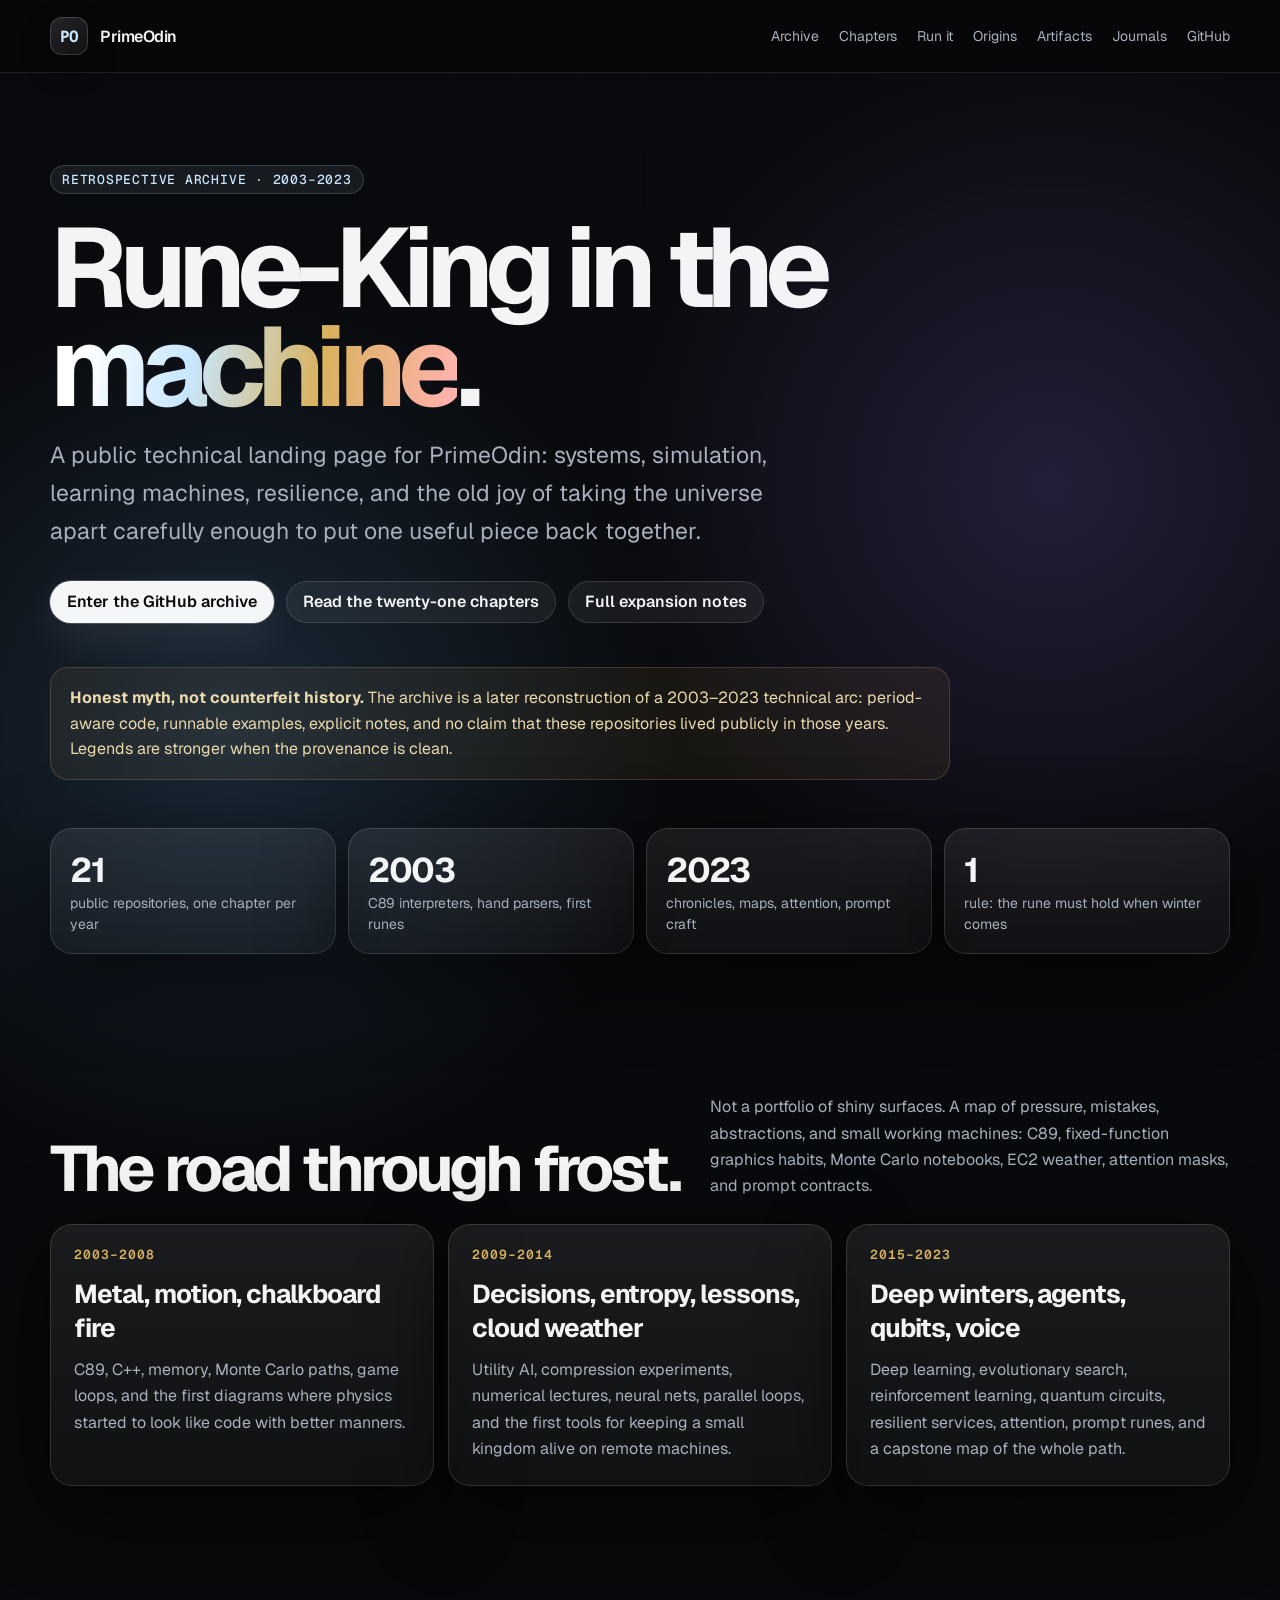
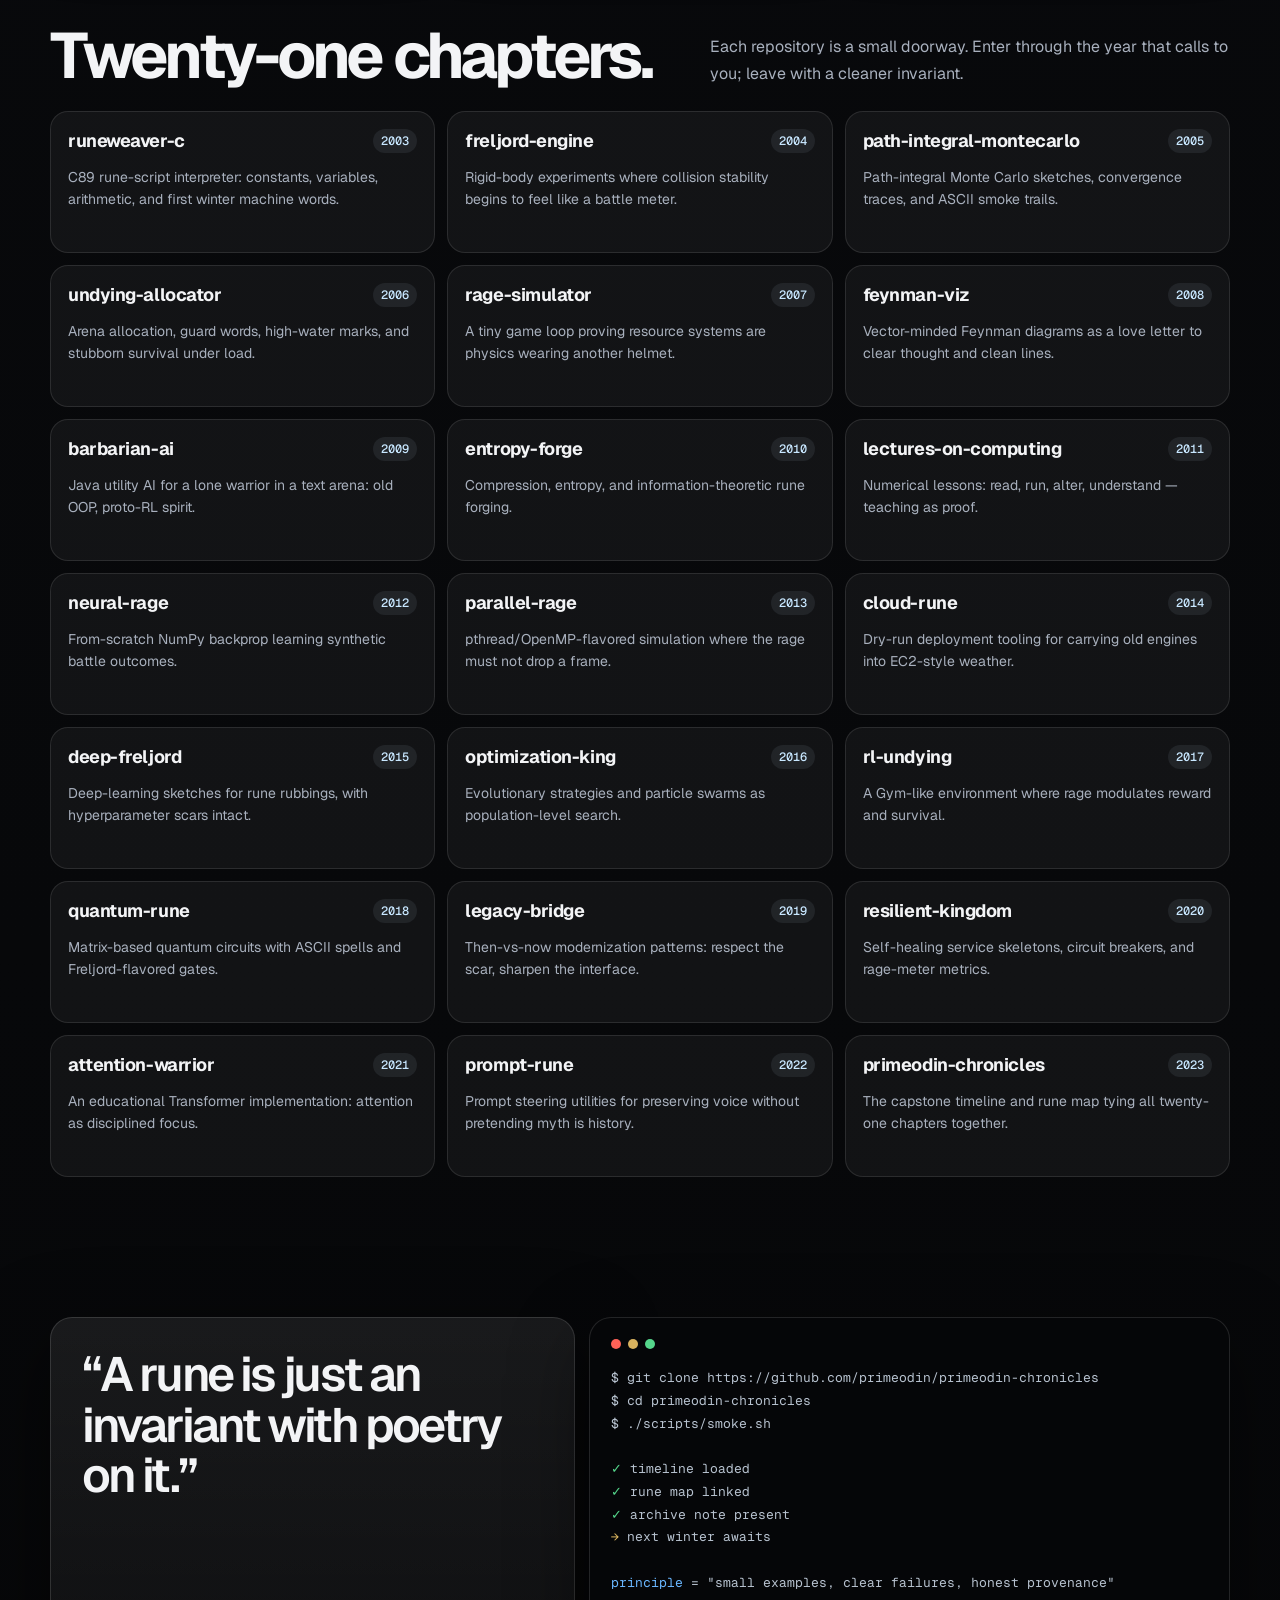
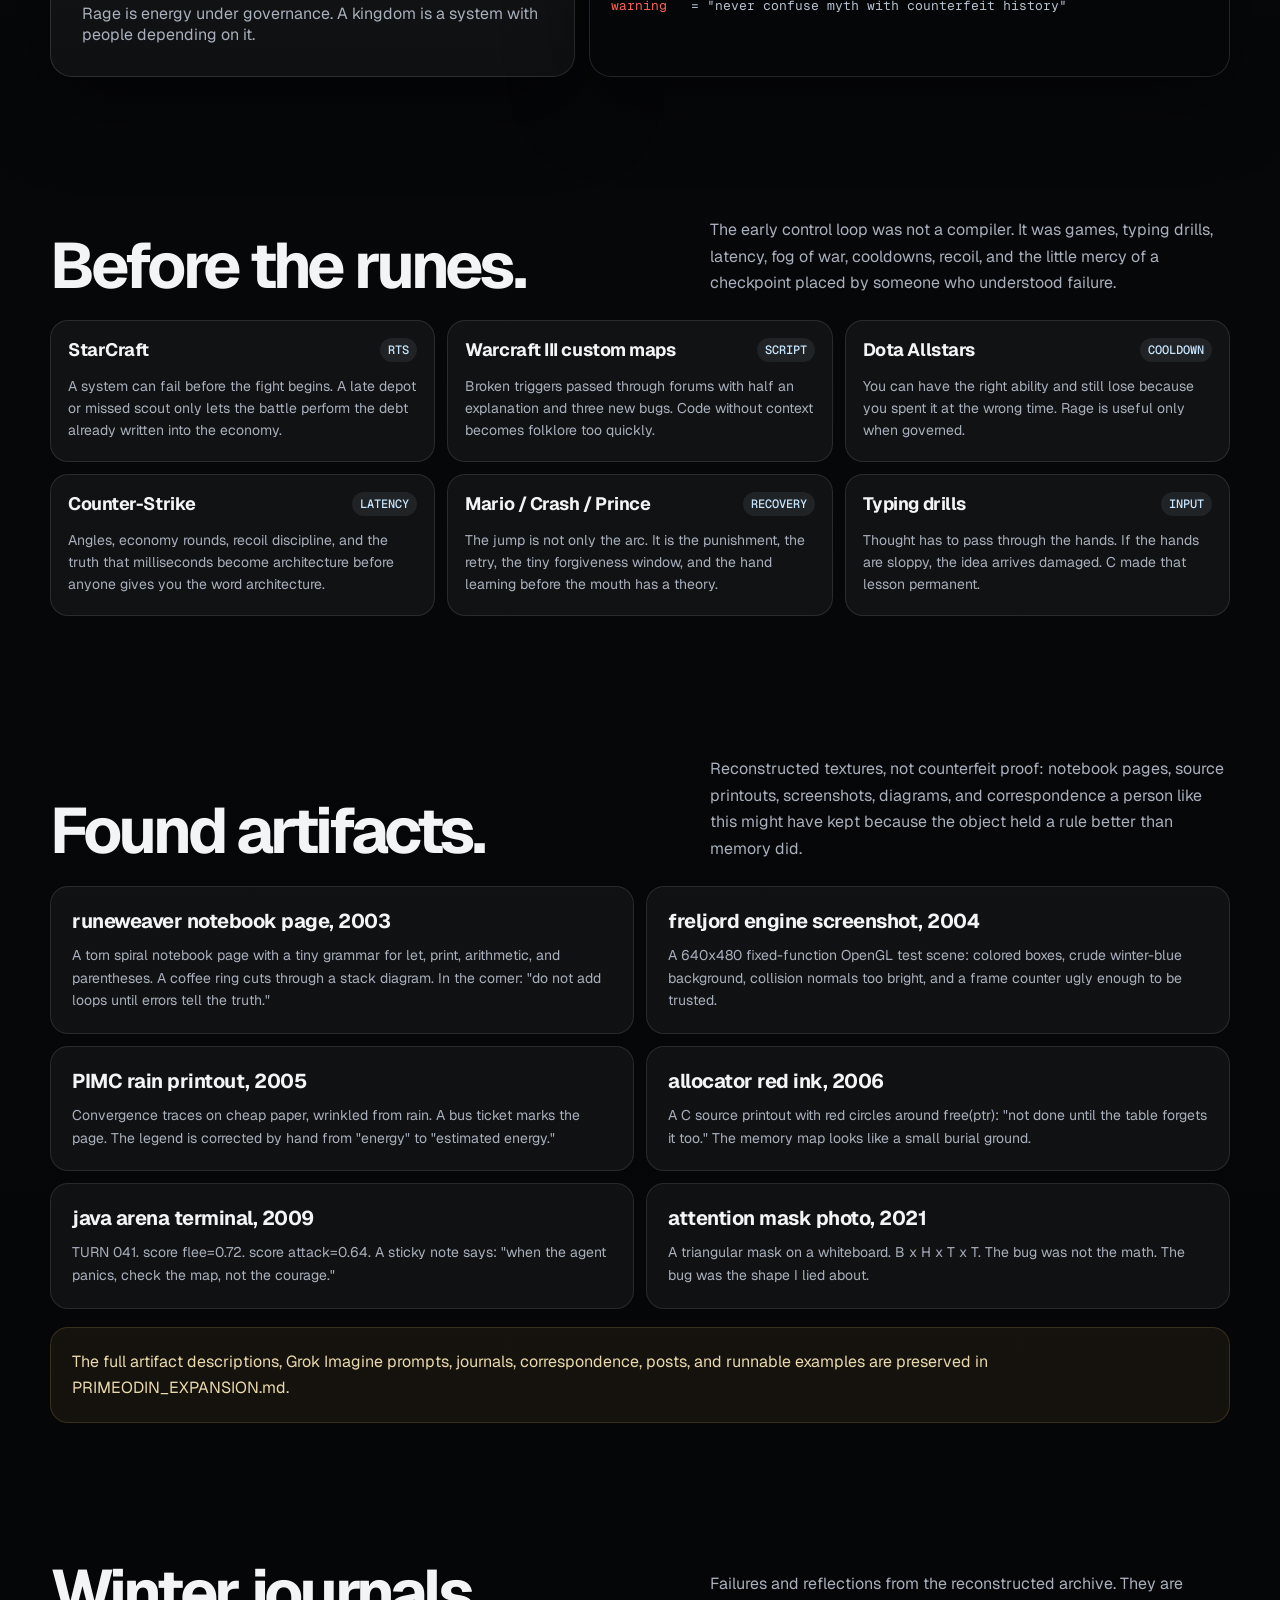
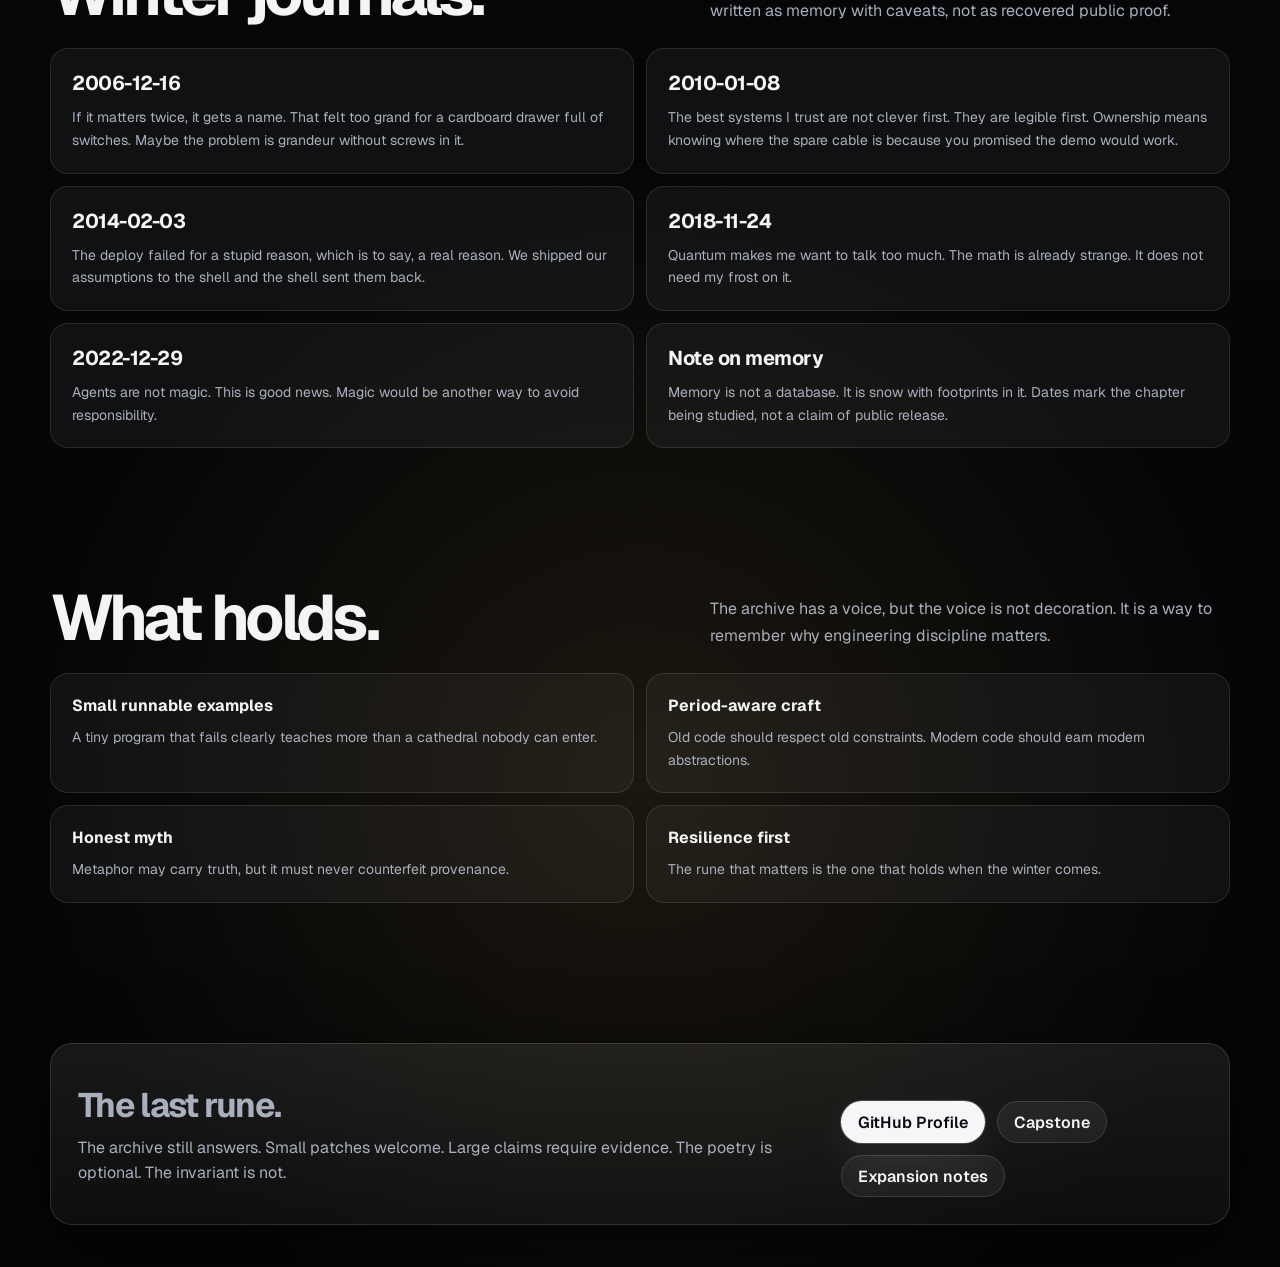
==== commit f42c9ff7: "docs: deepen PrimeOdin archive" ====
--- a/index.html
+++ b/index.html
@@ -191,13 +191,20 @@
     .dot:nth-child(3) { background: var(--green); }
     pre { margin:0; font: inherit; font-size: 13px; line-height:1.75; color: #b7c2cf; white-space: pre-wrap; overflow-wrap: anywhere; }
     .blue { color: var(--blue); } .gold { color: var(--gold); } .green { color: var(--green); } .red { color: var(--red); }
+
+    .artifact-grid { display:grid; grid-template-columns: repeat(2, 1fr); gap: 12px; }
+    .artifact, .journal, .correspondence { padding: 22px; border-radius: 18px; background: rgba(255,255,255,.045); box-shadow: inset 0 0 0 1px rgba(255,255,255,.1); }
+    .artifact h3, .journal h3, .correspondence h3 { margin: 0 0 10px; font-size: 20px; letter-spacing:-.025em; }
+    .artifact p, .journal p, .correspondence p { color: var(--muted); line-height:1.62; font-size: 14px; margin: 0; }
+    .journal-grid, .correspondence-grid { display:grid; grid-template-columns: repeat(2, 1fr); gap: 12px; }
+    .long-note { margin-top: 18px; padding: 22px; border-radius: 18px; background: rgba(216,178,94,.065); box-shadow: inset 0 0 0 1px rgba(216,178,94,.18); color: #ead9ad; line-height:1.65; }
     footer { padding: 70px 0 42px; color: var(--muted); }
     .footer-card { padding: 28px; display:flex; justify-content:space-between; gap:24px; align-items:center; }
     .footer-card h2 { margin:0 0 8px; font-size: 34px; letter-spacing:-.05em; }
     .footer-card p { margin:0; line-height:1.6; }
     @media (max-width: 920px) {
       .links { display:none; }
-      .stats, .timeline, .repo-grid, .manifesto { grid-template-columns: 1fr; }
+      .stats, .timeline, .repo-grid, .manifesto, .artifact-grid, .journal-grid, .correspondence-grid { grid-template-columns: 1fr; }
       .section-head { display:block; }
       .section-head p { margin-top: 14px; }
       .values { grid-template-columns: 1fr; }
@@ -223,6 +230,8 @@
         <a href="#chapters">Chapters</a>
         <a href="#code">Run it</a>
         <a href="#origins">Origins</a>
+        <a href="#artifacts">Artifacts</a>
+        <a href="#journals">Journals</a>
         <a href="https://github.com/primeodin">GitHub</a>
       </div>
     </div>
@@ -237,6 +246,7 @@
         <div class="hero-actions">
           <a class="button" href="https://github.com/primeodin">Enter the GitHub archive</a>
           <a class="button secondary" href="#chapters">Read the twenty-one chapters</a>
+          <a class="button secondary" href="PRIMEODIN_EXPANSION.md">Full expansion notes</a>
         </div>
         <div class="truth">
           <strong>Honest myth, not counterfeit history.</strong> The archive is a later reconstruction of a 2003–2023 technical arc: period-aware code, runnable examples, explicit notes, and no claim that these repositories lived publicly in those years. Legends are stronger when the provenance is clean.
@@ -254,7 +264,7 @@
       <div class="wrap">
         <div class="section-head">
           <h2>The road through frost.</h2>
-          <p>Not a portfolio of shiny surfaces. A map of pressure, mistakes, abstractions, and small working machines — from metal-adjacent C to the quantum and language frontiers.</p>
+          <p>Not a portfolio of shiny surfaces. A map of pressure, mistakes, abstractions, and small working machines: C89, fixed-function graphics habits, Monte Carlo notebooks, EC2 weather, attention masks, and prompt contracts.</p>
         </div>
         <div class="timeline">
           <article class="card era"><div class="years">2003–2008</div><h3>Metal, motion, chalkboard fire</h3><p>C89, C++, memory, Monte Carlo paths, game loops, and the first diagrams where physics started to look like code with better manners.</p></article>
@@ -323,15 +333,50 @@
       <div class="wrap">
         <div class="section-head">
           <h2>Before the runes.</h2>
-          <p>The early control loop was not a compiler. It was typing drills, platform jumps, fog of war, economy pressure, cooldowns, recoil, and the strange comedy of internet myth. Games taught the hand what systems later taught the mind.</p>
+          <p>The early control loop was not a compiler. It was games, typing drills, latency, fog of war, cooldowns, recoil, and the little mercy of a checkpoint placed by someone who understood failure.</p>
         </div>
         <div class="repo-grid">
-          <div class="repo"><div class="repo-top"><h3>Typing → code</h3><span class="year">INPUT</span></div><p>Speed, rhythm, precision, and the first lesson that thought must pass through the hands cleanly.</p></div>
-          <div class="repo"><div class="repo-top"><h3>Mario / Crash / Prince</h3><span class="year">FRAMES</span></div><p>Jump arcs, timing windows, animation-as-physics, punishment, recovery, and the stubborn comedy of trying again.</p></div>
-          <div class="repo"><div class="repo-top"><h3>AoE / Warcraft III / StarCraft</h3><span class="year">RTS</span></div><p>Economy, build orders, tech trees, scouting, dependency graphs, macro pressure, and imperfect information.</p></div>
-          <div class="repo"><div class="repo-top"><h3>Dota Allstars / League</h3><span class="year">MOBA</span></div><p>Cooldowns, roles, positioning, vision, tilt management, and rage as a resource that must be governed.</p></div>
-          <div class="repo"><div class="repo-top"><h3>Counter-Strike</h3><span class="year">LATENCY</span></div><p>Angles, economy rounds, recoil discipline, communication, and the truth that milliseconds become architecture.</p></div>
-          <div class="repo"><div class="repo-top"><h3>Island Boy</h3><span class="year">MYTH</span></div><p>The absurd meme-current of the internet age: identity as remix, signal tangled with noise, and laughter cracking the ice.</p></div>
+          <div class="repo"><div class="repo-top"><h3>StarCraft</h3><span class="year">RTS</span></div><p>A system can fail before the fight begins. A late depot or missed scout only lets the battle perform the debt already written into the economy.</p></div>
+          <div class="repo"><div class="repo-top"><h3>Warcraft III custom maps</h3><span class="year">SCRIPT</span></div><p>Broken triggers passed through forums with half an explanation and three new bugs. Code without context becomes folklore too quickly.</p></div>
+          <div class="repo"><div class="repo-top"><h3>Dota Allstars</h3><span class="year">COOLDOWN</span></div><p>You can have the right ability and still lose because you spent it at the wrong time. Rage is useful only when governed.</p></div>
+          <div class="repo"><div class="repo-top"><h3>Counter-Strike</h3><span class="year">LATENCY</span></div><p>Angles, economy rounds, recoil discipline, and the truth that milliseconds become architecture before anyone gives you the word architecture.</p></div>
+          <div class="repo"><div class="repo-top"><h3>Mario / Crash / Prince</h3><span class="year">RECOVERY</span></div><p>The jump is not only the arc. It is the punishment, the retry, the tiny forgiveness window, and the hand learning before the mouth has a theory.</p></div>
+          <div class="repo"><div class="repo-top"><h3>Typing drills</h3><span class="year">INPUT</span></div><p>Thought has to pass through the hands. If the hands are sloppy, the idea arrives damaged. C made that lesson permanent.</p></div>
+        </div>
+      </div>
+    </section>
+
+    <section id="artifacts">
+      <div class="wrap">
+        <div class="section-head">
+          <h2>Found artifacts.</h2>
+          <p>Reconstructed textures, not counterfeit proof: notebook pages, source printouts, screenshots, diagrams, and correspondence a person like this might have kept because the object held a rule better than memory did.</p>
+        </div>
+        <div class="artifact-grid">
+          <article class="artifact"><h3>runeweaver notebook page, 2003</h3><p>A torn spiral notebook page with a tiny grammar for let, print, arithmetic, and parentheses. A coffee ring cuts through a stack diagram. In the corner: "do not add loops until errors tell the truth."</p></article>
+          <article class="artifact"><h3>freljord engine screenshot, 2004</h3><p>A 640x480 fixed-function OpenGL test scene: colored boxes, crude winter-blue background, collision normals too bright, and a frame counter ugly enough to be trusted.</p></article>
+          <article class="artifact"><h3>PIMC rain printout, 2005</h3><p>Convergence traces on cheap paper, wrinkled from rain. A bus ticket marks the page. The legend is corrected by hand from "energy" to "estimated energy."</p></article>
+          <article class="artifact"><h3>allocator red ink, 2006</h3><p>A C source printout with red circles around free(ptr): "not done until the table forgets it too." The memory map looks like a small burial ground.</p></article>
+          <article class="artifact"><h3>java arena terminal, 2009</h3><p>TURN 041. score flee=0.72. score attack=0.64. A sticky note says: "when the agent panics, check the map, not the courage."</p></article>
+          <article class="artifact"><h3>attention mask photo, 2021</h3><p>A triangular mask on a whiteboard. B x H x T x T. The bug was not the math. The bug was the shape I lied about.</p></article>
+        </div>
+        <div class="long-note">The full artifact descriptions, Grok Imagine prompts, journals, correspondence, posts, and runnable examples are preserved in <a href="PRIMEODIN_EXPANSION.md">PRIMEODIN_EXPANSION.md</a>.</div>
+      </div>
+    </section>
+
+    <section id="journals">
+      <div class="wrap">
+        <div class="section-head">
+          <h2>Winter journals.</h2>
+          <p>Failures and reflections from the reconstructed archive. They are written as memory with caveats, not as recovered public proof.</p>
+        </div>
+        <div class="journal-grid">
+          <article class="journal"><h3>2006-12-16</h3><p>If it matters twice, it gets a name. That felt too grand for a cardboard drawer full of switches. Maybe the problem is grandeur without screws in it.</p></article>
+          <article class="journal"><h3>2010-01-08</h3><p>The best systems I trust are not clever first. They are legible first. Ownership means knowing where the spare cable is because you promised the demo would work.</p></article>
+          <article class="journal"><h3>2014-02-03</h3><p>The deploy failed for a stupid reason, which is to say, a real reason. We shipped our assumptions to the shell and the shell sent them back.</p></article>
+          <article class="journal"><h3>2018-11-24</h3><p>Quantum makes me want to talk too much. The math is already strange. It does not need my frost on it.</p></article>
+          <article class="journal"><h3>2022-12-29</h3><p>Agents are not magic. This is good news. Magic would be another way to avoid responsibility.</p></article>
+          <article class="journal"><h3>Note on memory</h3><p>Memory is not a database. It is snow with footprints in it. Dates mark the chapter being studied, not a claim of public release.</p></article>
         </div>
       </div>
     </section>
@@ -356,12 +401,13 @@
     <div class="wrap">
       <div class="card footer-card">
         <div>
-          <h2>Still hungry for the next winter.</h2>
-          <p>Enter through GitHub. Break something gently. Repair it honestly. Leave a clearer rune.</p>
+          <h2>The last rune.</h2>
+          <p>The archive still answers. Small patches welcome. Large claims require evidence. The poetry is optional. The invariant is not.</p>
         </div>
         <div class="hero-actions">
           <a class="button" href="https://github.com/primeodin">GitHub Profile</a>
           <a class="button secondary" href="https://github.com/primeodin/primeodin-chronicles">Capstone</a>
+          <a class="button secondary" href="PRIMEODIN_EXPANSION.md">Expansion notes</a>
         </div>
       </div>
     </div>
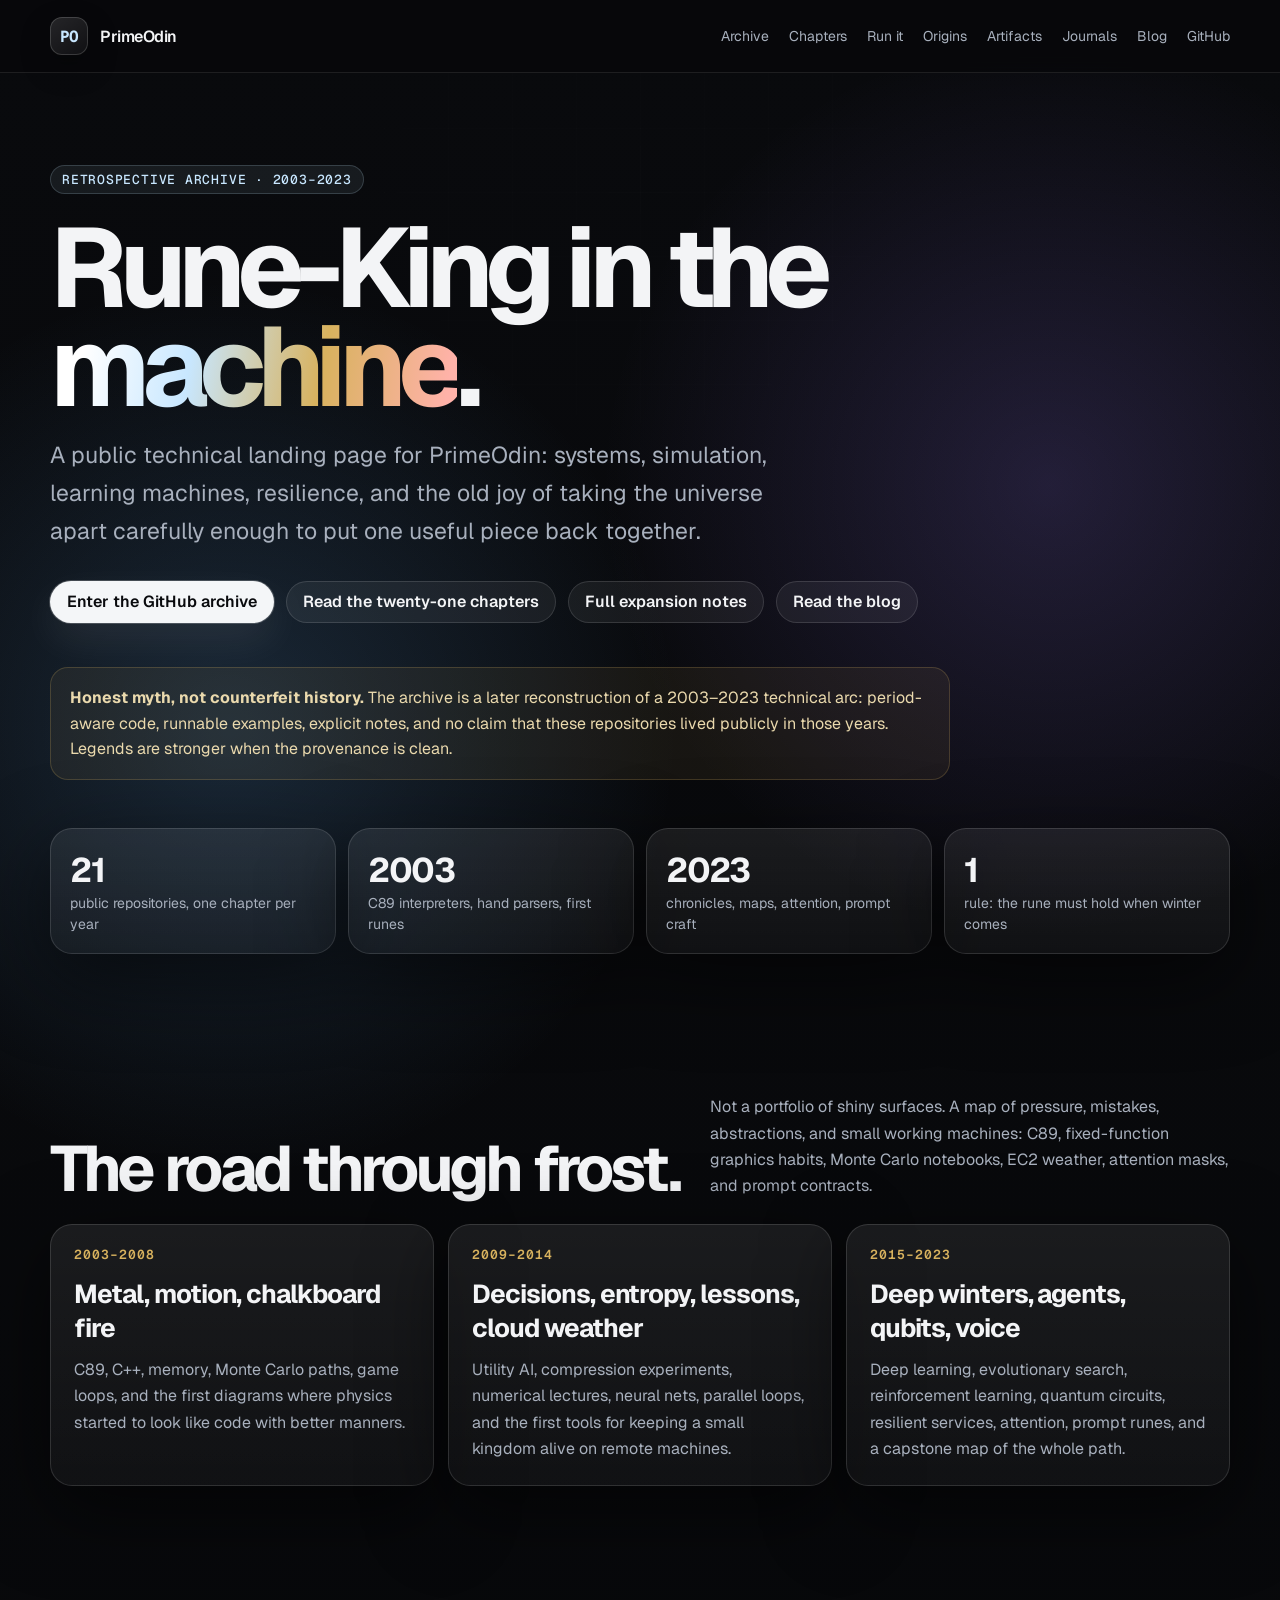
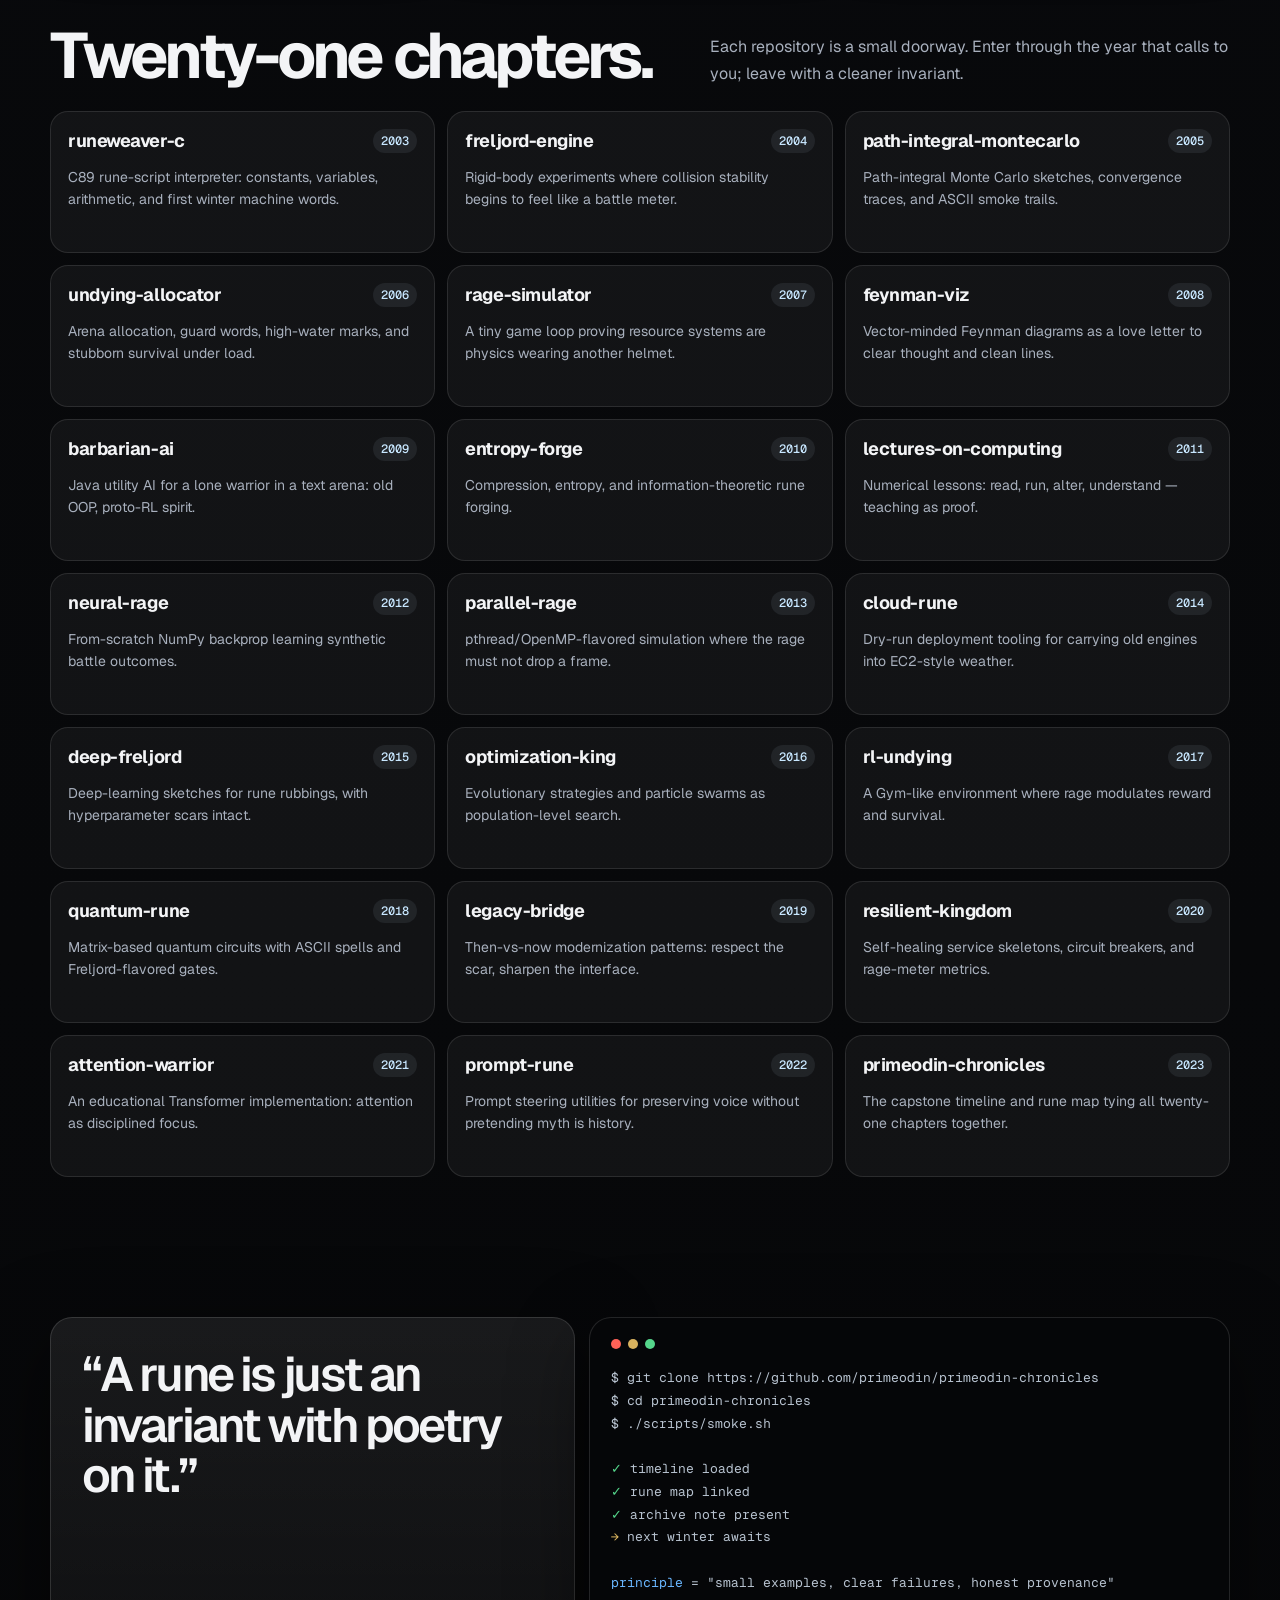
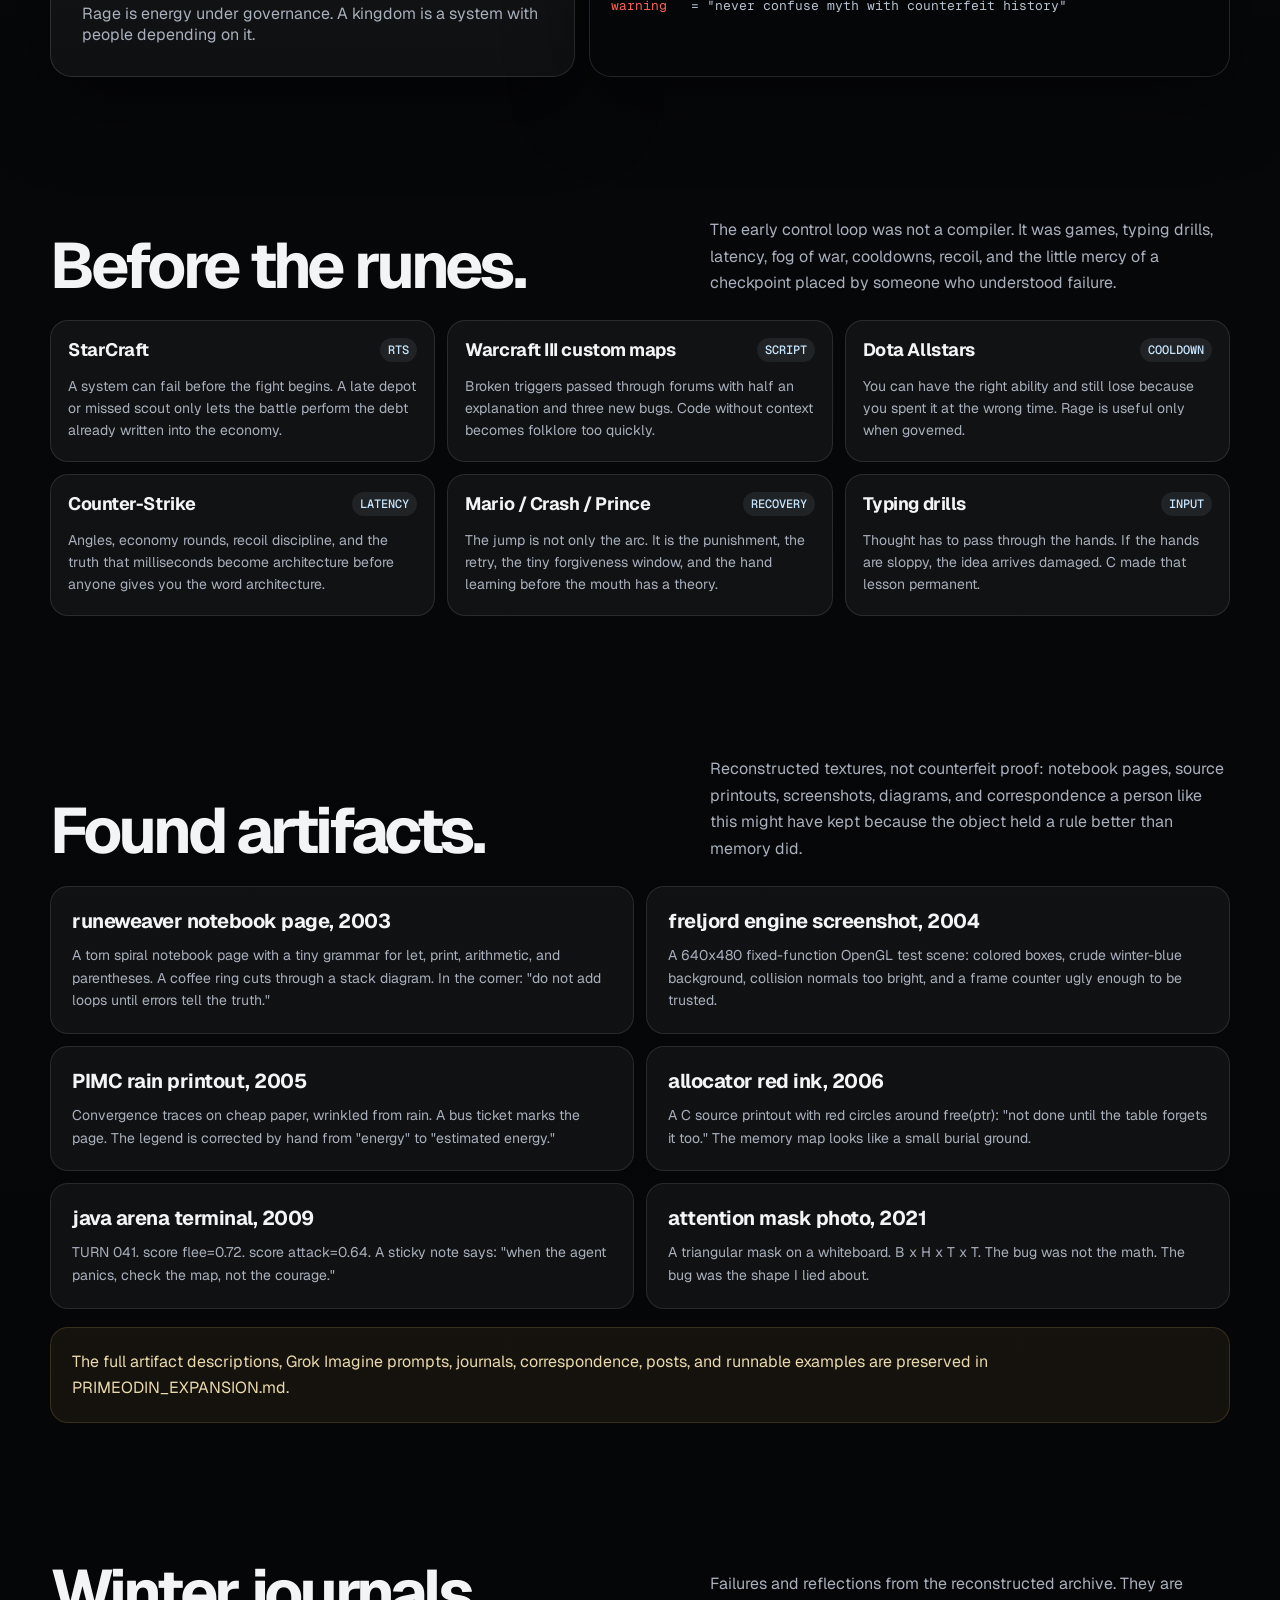
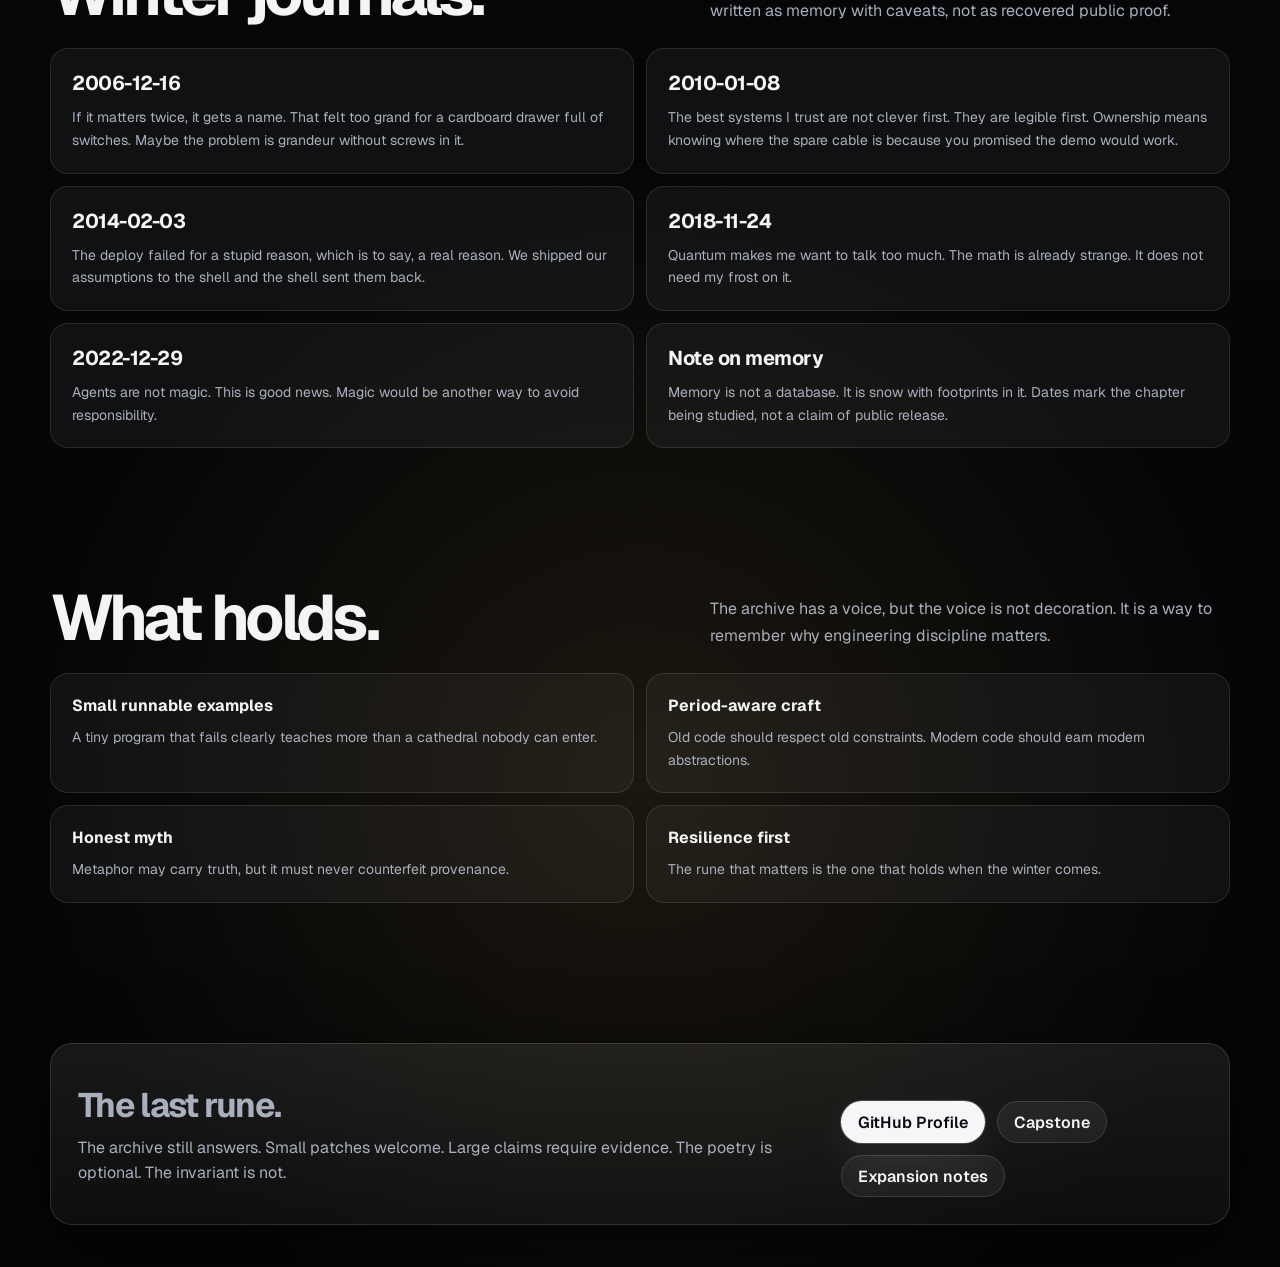
==== commit f5baef88: "feat: publish blog on github pages" ====
--- a/index.html
+++ b/index.html
@@ -232,6 +232,7 @@
         <a href="#origins">Origins</a>
         <a href="#artifacts">Artifacts</a>
         <a href="#journals">Journals</a>
+        <a href="blog/index.html">Blog</a>
         <a href="https://github.com/primeodin">GitHub</a>
       </div>
     </div>
@@ -247,6 +248,7 @@
           <a class="button" href="https://github.com/primeodin">Enter the GitHub archive</a>
           <a class="button secondary" href="#chapters">Read the twenty-one chapters</a>
           <a class="button secondary" href="PRIMEODIN_EXPANSION.md">Full expansion notes</a>
+          <a class="button secondary" href="blog/index.html">Read the blog</a>
         </div>
         <div class="truth">
           <strong>Honest myth, not counterfeit history.</strong> The archive is a later reconstruction of a 2003–2023 technical arc: period-aware code, runnable examples, explicit notes, and no claim that these repositories lived publicly in those years. Legends are stronger when the provenance is clean.
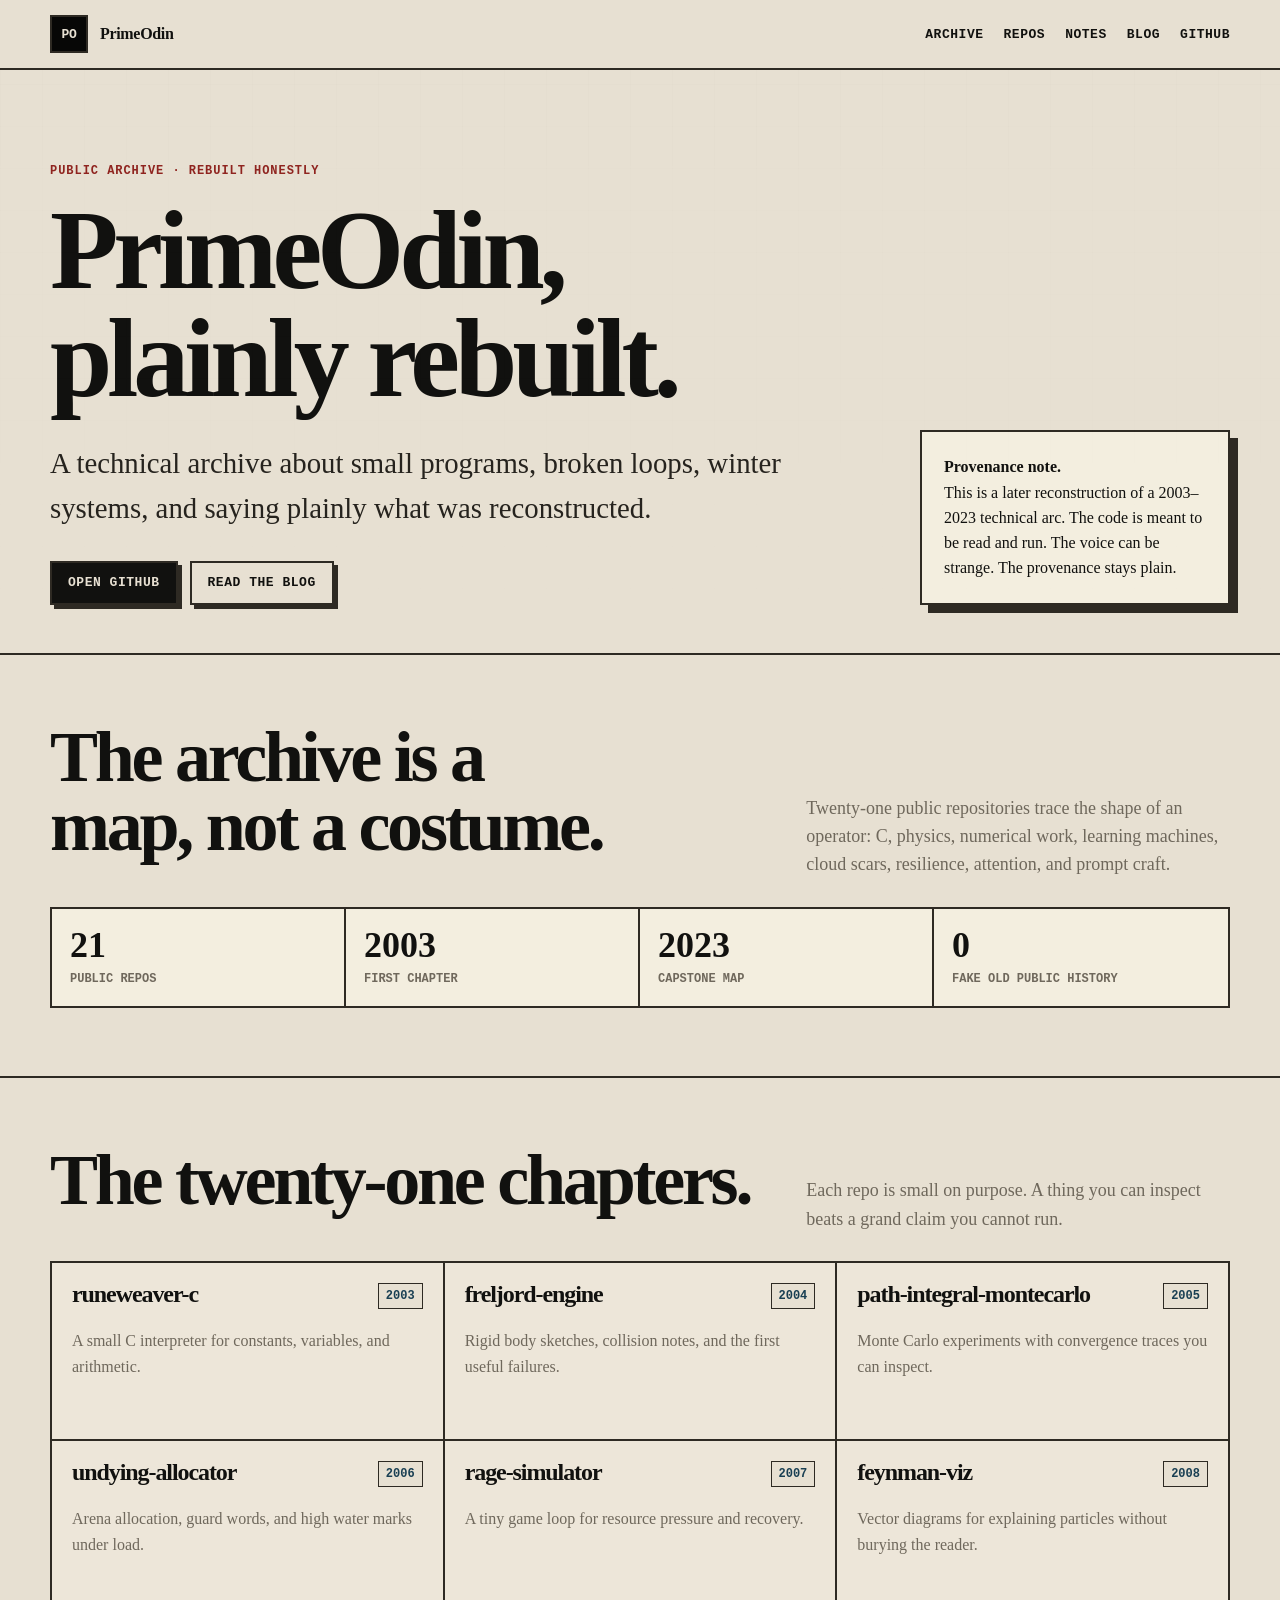
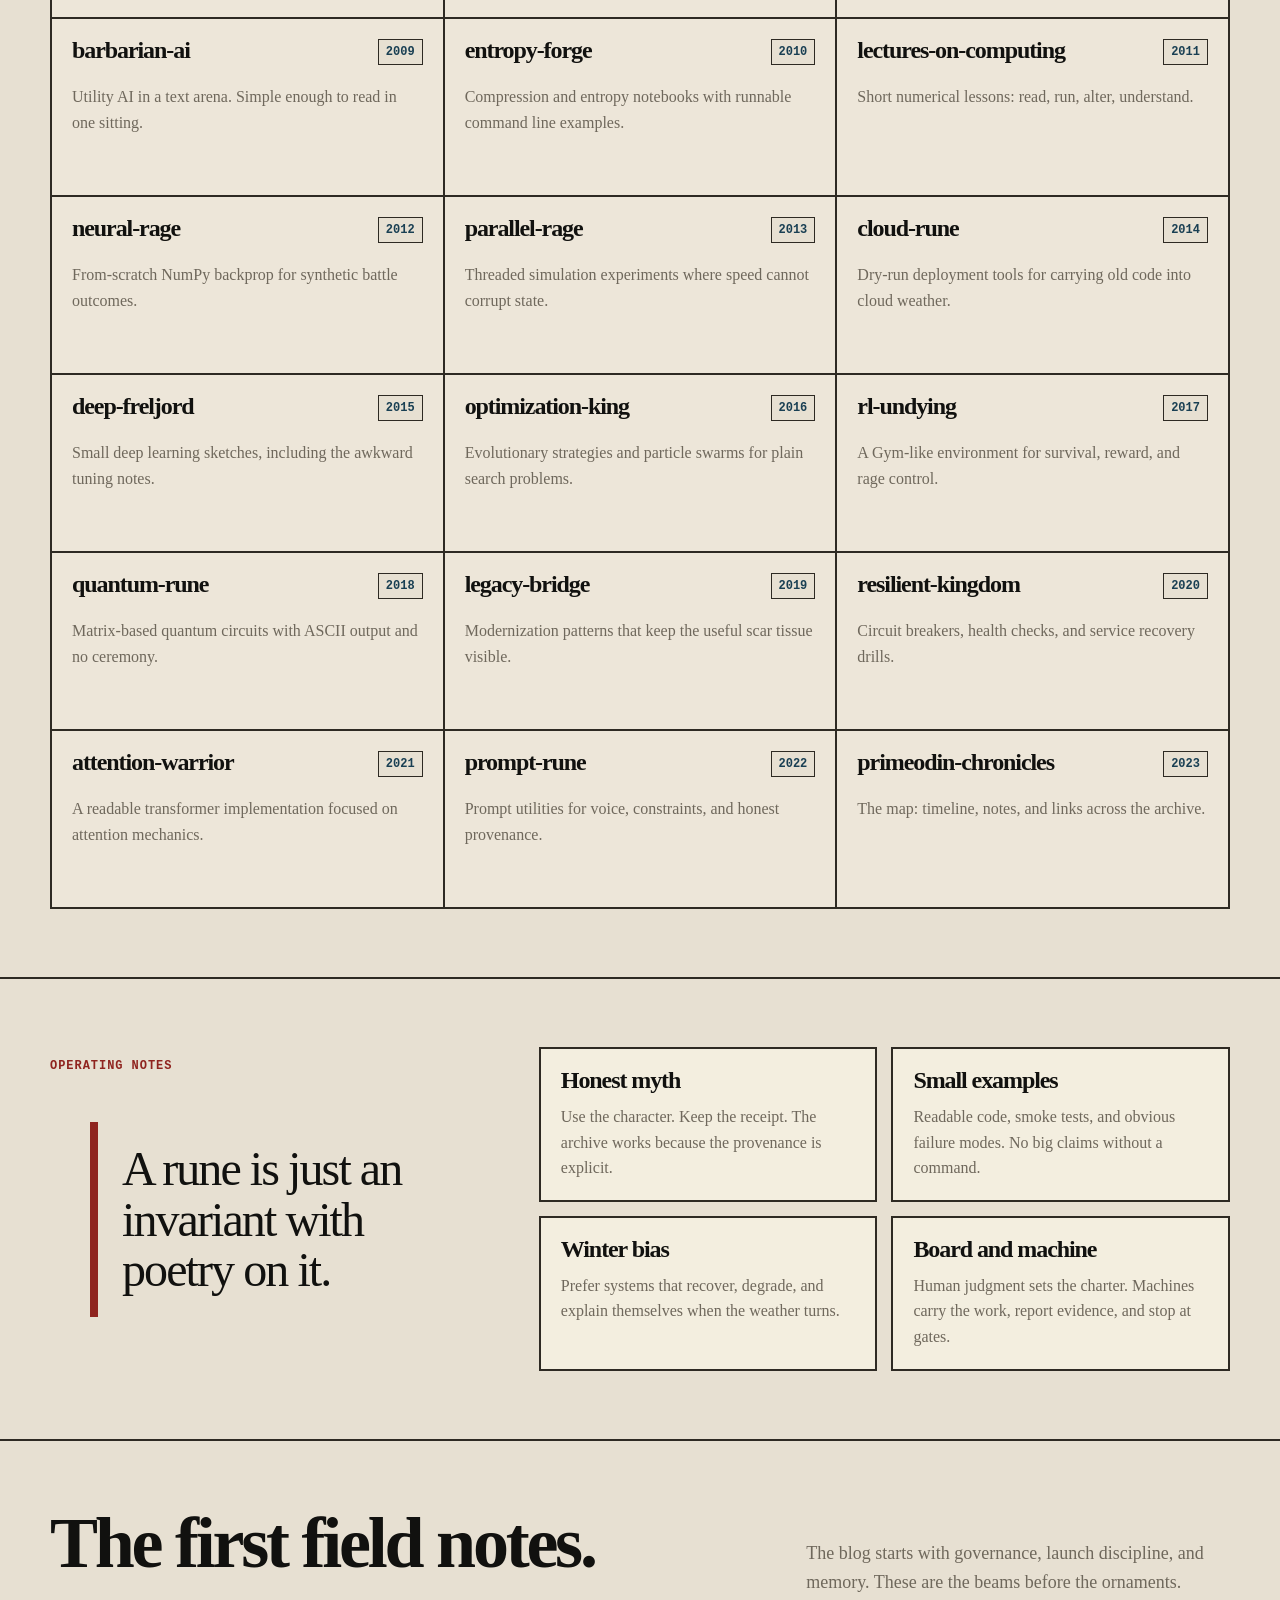
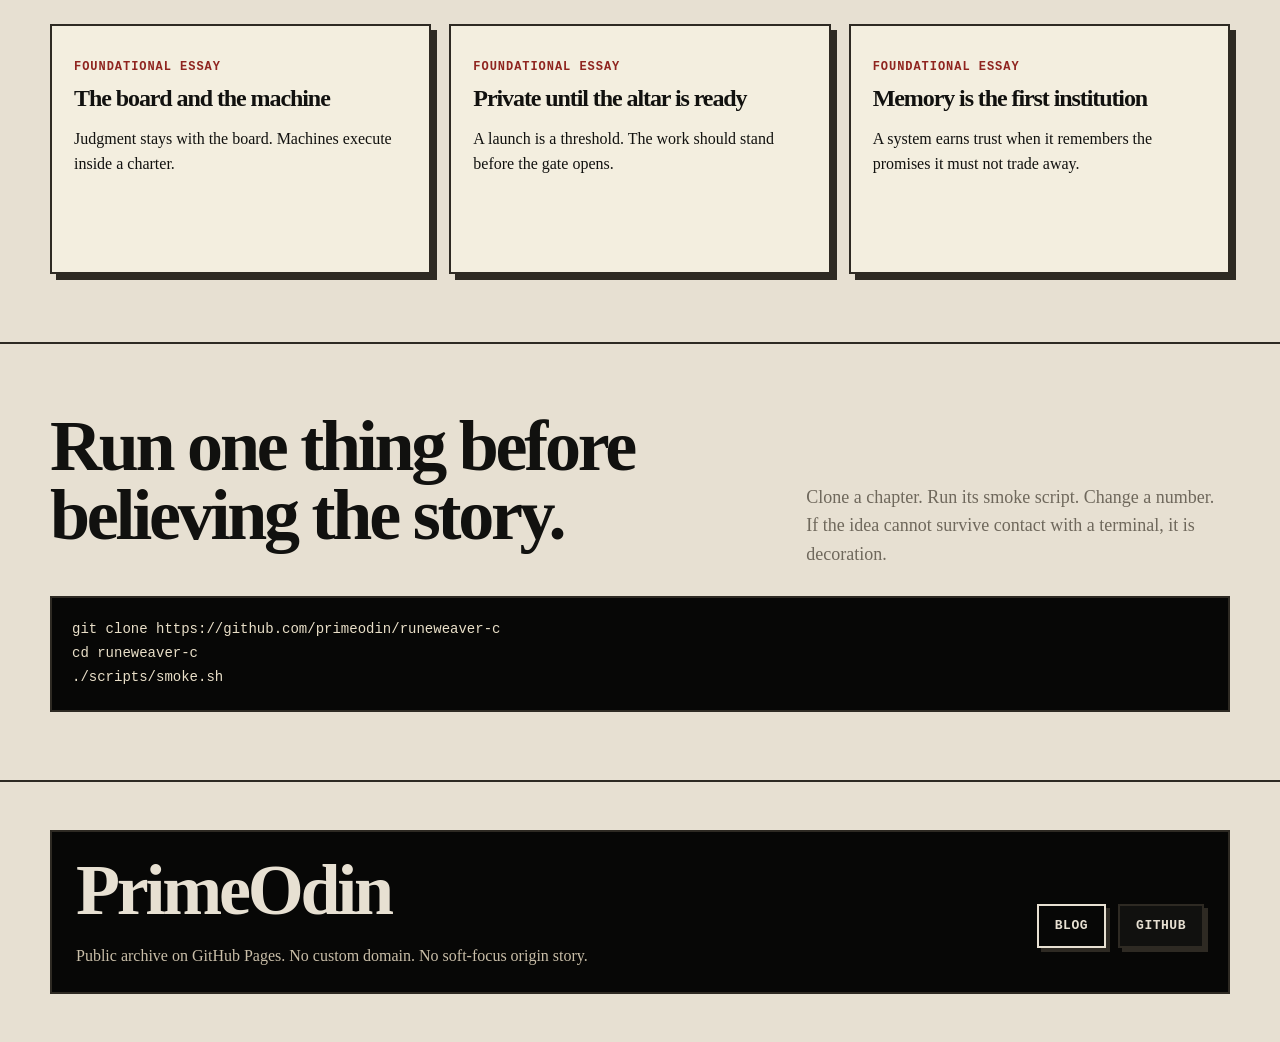
==== commit 26334133: "style: sharpen public site design" ====
--- a/index.html
+++ b/index.html
@@ -1,418 +1,48 @@
 <!doctype html>
 <html lang="en">
 <head>
-  <meta charset="utf-8" />
-  <meta name="viewport" content="width=device-width, initial-scale=1" />
-  <meta name="description" content="PrimeOdin — Rune-King retrospective archive: systems, physics, AI, resilience, and the pleasure of finding things out." />
-  <meta property="og:title" content="PrimeOdin — Rune-King in the Machine" />
-  <meta property="og:description" content="An honest retrospective technical archive: twenty-one chapters from C89 interpreters to attention, quantum circuits, resilient systems, and prompt runes." />
-  <meta property="og:type" content="website" />
-  <meta name="theme-color" content="#0a0a0b" />
-  <title>PrimeOdin — Rune-King in the Machine</title>
-  <link rel="preconnect" href="https://fonts.googleapis.com">
-  <link rel="preconnect" href="https://fonts.gstatic.com" crossorigin>
-  <link href="https://fonts.googleapis.com/css2?family=Geist:wght@300;400;500;600;700&family=Geist+Mono:wght@400;500;600&display=swap" rel="stylesheet">
-  <style>
-    :root {
-      --bg: #07080a;
-      --panel: rgba(255,255,255,.055);
-      --panel-strong: rgba(255,255,255,.09);
-      --text: #f3f4f6;
-      --muted: #a8b0bd;
-      --dim: #707988;
-      --line: rgba(255,255,255,.13);
-      --frost: #c8e7ff;
-      --blue: #6ab7ff;
-      --violet: #9b7cff;
-      --gold: #d8b25e;
-      --red: #ff6257;
-      --green: #55d68b;
-      --shadow: 0 24px 80px rgba(0,0,0,.55);
-      color-scheme: dark;
-    }
-    * { box-sizing: border-box; }
-    html { scroll-behavior: smooth; }
-    body {
-      margin: 0;
-      font-family: 'Geist', system-ui, -apple-system, Segoe UI, sans-serif;
-      background:
-        radial-gradient(circle at 18% 12%, rgba(106,183,255,.18), transparent 28rem),
-        radial-gradient(circle at 82% 8%, rgba(155,124,255,.18), transparent 28rem),
-        radial-gradient(circle at 50% 92%, rgba(216,178,94,.10), transparent 38rem),
-        linear-gradient(180deg, #090a0d 0%, #07080a 42%, #050506 100%);
-      color: var(--text);
-      min-height: 100vh;
-      overflow-x: hidden;
-    }
-    body::before {
-      content: "";
-      position: fixed;
-      inset: 0;
-      pointer-events: none;
-      opacity: .33;
-      background-image:
-        linear-gradient(rgba(255,255,255,.04) 1px, transparent 1px),
-        linear-gradient(90deg, rgba(255,255,255,.04) 1px, transparent 1px);
-      background-size: 64px 64px;
-      mask-image: radial-gradient(circle at 50% 20%, black, transparent 72%);
-    }
-    a { color: inherit; text-decoration: none; }
-    a:focus-visible, button:focus-visible { outline: 2px solid var(--blue); outline-offset: 4px; }
-    .wrap { width: min(1180px, calc(100vw - 36px)); margin: 0 auto; }
-    .nav {
-      position: sticky;
-      top: 0;
-      z-index: 20;
-      border-bottom: 1px solid rgba(255,255,255,.09);
-      backdrop-filter: blur(18px);
-      background: rgba(7,8,10,.72);
-    }
-    .nav-inner { height: 72px; display:flex; align-items:center; justify-content:space-between; gap: 18px; }
-    .brand { display:flex; align-items:center; gap: 12px; font-weight: 600; letter-spacing: -.03em; }
-    .sigil {
-      width: 38px; height: 38px; border-radius: 12px;
-      display:grid; place-items:center;
-      color: var(--frost);
-      background: linear-gradient(145deg, rgba(255,255,255,.12), rgba(255,255,255,.035));
-      box-shadow: inset 0 0 0 1px rgba(255,255,255,.16), 0 12px 30px rgba(0,0,0,.3);
-      font-family: 'Geist Mono', monospace;
-      font-weight: 700;
-      letter-spacing: -.08em;
-    }
-    .links { display:flex; align-items:center; gap: 20px; color: var(--muted); font-size: 14px; }
-    .links a:hover { color: var(--text); }
-    .button {
-      display:inline-flex; align-items:center; justify-content:center; gap: 9px;
-      min-height: 42px; padding: 0 17px;
-      border-radius: 999px;
-      background: #f4f6f8;
-      color: #090a0d;
-      font-weight: 600;
-      box-shadow: 0 0 0 1px rgba(255,255,255,.2), 0 16px 40px rgba(255,255,255,.08);
-    }
-    .button.secondary { background: rgba(255,255,255,.06); color: var(--text); box-shadow: inset 0 0 0 1px var(--line); }
-    .hero { padding: 92px 0 56px; position: relative; }
-    .kicker {
-      width: fit-content;
-      display:flex; align-items:center; gap: 9px;
-      border-radius: 999px;
-      color: var(--frost);
-      background: rgba(200,231,255,.075);
-      box-shadow: inset 0 0 0 1px rgba(200,231,255,.18);
-      padding: 8px 12px;
-      font: 500 13px/1 'Geist Mono', monospace;
-      text-transform: uppercase;
-      letter-spacing: .06em;
-    }
-    .hero h1 {
-      max-width: 980px;
-      margin: 24px 0 22px;
-      font-size: clamp(54px, 9vw, 112px);
-      line-height: .88;
-      letter-spacing: -.075em;
-      font-weight: 700;
-    }
-    .gradient-text {
-      background: linear-gradient(100deg, #fff 10%, #c8e7ff 35%, #d8b25e 66%, #ffb2a9 96%);
-      -webkit-background-clip: text;
-      background-clip: text;
-      color: transparent;
-    }
-    .lede {
-      max-width: 760px;
-      color: var(--muted);
-      font-size: clamp(18px, 2vw, 23px);
-      line-height: 1.65;
-      margin: 0 0 30px;
-    }
-    .hero-actions { display:flex; flex-wrap: wrap; gap: 12px; margin-top: 30px; }
-    .truth {
-      margin-top: 44px;
-      padding: 18px 20px;
-      max-width: 900px;
-      background: rgba(216,178,94,.075);
-      box-shadow: inset 0 0 0 1px rgba(216,178,94,.21);
-      border-radius: 18px;
-      color: #ead9ad;
-      line-height: 1.6;
-    }
-    .stats { display:grid; grid-template-columns: repeat(4, 1fr); gap: 12px; margin: 48px 0 14px; }
-    .stat, .card {
-      background: linear-gradient(180deg, rgba(255,255,255,.075), rgba(255,255,255,.036));
-      border-radius: 22px;
-      box-shadow: inset 0 0 0 1px var(--line), var(--shadow);
-    }
-    .stat { padding: 20px; min-height: 116px; }
-    .stat b { display:block; font-size: 34px; letter-spacing: -.04em; }
-    .stat span { color: var(--muted); font-size: 14px; line-height: 1.45; }
-    section { padding: 70px 0; }
-    .section-head { display:flex; justify-content:space-between; gap: 24px; align-items:end; margin-bottom: 24px; }
-    .section-head h2 { margin:0; font-size: clamp(34px, 5vw, 64px); line-height: .95; letter-spacing: -.06em; }
-    .section-head p { margin:0; max-width: 520px; color: var(--muted); line-height: 1.65; }
-    .timeline { display:grid; grid-template-columns: repeat(3, 1fr); gap: 14px; }
-    .era { padding: 24px; min-height: 246px; }
-    .era .years { color: var(--gold); font: 600 13px/1 'Geist Mono', monospace; letter-spacing:.08em; text-transform: uppercase; }
-    .era h3 { margin: 16px 0 12px; font-size: 26px; letter-spacing:-.04em; }
-    .era p { margin:0; color: var(--muted); line-height:1.65; }
-    .repo-grid { display:grid; grid-template-columns: repeat(3, 1fr); gap: 12px; }
-    .repo {
-      padding: 18px;
-      border-radius: 18px;
-      background: rgba(255,255,255,.045);
-      box-shadow: inset 0 0 0 1px rgba(255,255,255,.105);
-      transition: transform .18s ease, background .18s ease, box-shadow .18s ease;
-      min-height: 142px;
-    }
-    .repo:hover { transform: translateY(-2px); background: rgba(255,255,255,.07); box-shadow: inset 0 0 0 1px rgba(200,231,255,.25), 0 20px 50px rgba(0,0,0,.25); }
-    .repo-top { display:flex; justify-content:space-between; gap: 8px; align-items:start; }
-    .repo h3 { margin: 0; font-size: 18px; letter-spacing:-.025em; }
-    .year { color: var(--frost); font: 500 12px/1 'Geist Mono', monospace; padding: 6px 8px; border-radius:999px; background: rgba(200,231,255,.08); }
-    .repo p { color: var(--muted); line-height:1.55; font-size: 14px; margin: 14px 0 0; }
-    .manifesto { display:grid; grid-template-columns: .9fr 1.1fr; gap: 14px; align-items:stretch; }
-    .quote { padding: 32px; display:flex; flex-direction:column; justify-content:space-between; min-height: 360px; }
-    .quote blockquote { margin:0; font-size: clamp(28px, 4vw, 48px); line-height:1.05; letter-spacing:-.06em; font-weight: 600; }
-    .quote cite { color: var(--muted); font-style: normal; margin-top: 28px; }
-    .values { display:grid; grid-template-columns: repeat(2, 1fr); gap: 12px; }
-    .value { padding: 22px; border-radius: 18px; background: rgba(255,255,255,.045); box-shadow: inset 0 0 0 1px rgba(255,255,255,.1); }
-    .value b { display:block; margin-bottom: 10px; }
-    .value span { color: var(--muted); line-height:1.55; font-size:14px; }
-    .terminal {
-      padding: 22px;
-      border-radius: 22px;
-      background: #050608;
-      box-shadow: inset 0 0 0 1px rgba(255,255,255,.12), 0 24px 80px rgba(0,0,0,.45);
-      font-family: 'Geist Mono', monospace;
-      color: #dce7ef;
-      overflow:auto;
-    }
-    .terminal .bar { display:flex; gap:7px; margin-bottom:18px; }
-    .dot { width:10px; height:10px; border-radius:999px; background: var(--red); }
-    .dot:nth-child(2) { background: var(--gold); }
-    .dot:nth-child(3) { background: var(--green); }
-    pre { margin:0; font: inherit; font-size: 13px; line-height:1.75; color: #b7c2cf; white-space: pre-wrap; overflow-wrap: anywhere; }
-    .blue { color: var(--blue); } .gold { color: var(--gold); } .green { color: var(--green); } .red { color: var(--red); }
-
-    .artifact-grid { display:grid; grid-template-columns: repeat(2, 1fr); gap: 12px; }
-    .artifact, .journal, .correspondence { padding: 22px; border-radius: 18px; background: rgba(255,255,255,.045); box-shadow: inset 0 0 0 1px rgba(255,255,255,.1); }
-    .artifact h3, .journal h3, .correspondence h3 { margin: 0 0 10px; font-size: 20px; letter-spacing:-.025em; }
-    .artifact p, .journal p, .correspondence p { color: var(--muted); line-height:1.62; font-size: 14px; margin: 0; }
-    .journal-grid, .correspondence-grid { display:grid; grid-template-columns: repeat(2, 1fr); gap: 12px; }
-    .long-note { margin-top: 18px; padding: 22px; border-radius: 18px; background: rgba(216,178,94,.065); box-shadow: inset 0 0 0 1px rgba(216,178,94,.18); color: #ead9ad; line-height:1.65; }
-    footer { padding: 70px 0 42px; color: var(--muted); }
-    .footer-card { padding: 28px; display:flex; justify-content:space-between; gap:24px; align-items:center; }
-    .footer-card h2 { margin:0 0 8px; font-size: 34px; letter-spacing:-.05em; }
-    .footer-card p { margin:0; line-height:1.6; }
-    @media (max-width: 920px) {
-      .links { display:none; }
-      .stats, .timeline, .repo-grid, .manifesto, .artifact-grid, .journal-grid, .correspondence-grid { grid-template-columns: 1fr; }
-      .section-head { display:block; }
-      .section-head p { margin-top: 14px; }
-      .values { grid-template-columns: 1fr; }
-      .footer-card { display:block; }
-      .footer-card .hero-actions { margin-top: 20px; }
-    }
-    @media (max-width: 520px) {
-      .hero { padding-top: 58px; }
-      .hero h1 { font-size: 52px; }
-      .nav-inner { height: 62px; }
-      .button { width: 100%; }
-      .hero-actions { width: 100%; }
-      .truth { font-size: 14px; }
-    }
-  </style>
+  <meta charset="utf-8">
+  <meta name="viewport" content="width=device-width, initial-scale=1">
+  <meta name="description" content="PrimeOdin is a public retrospective archive of systems, simulation, machine learning, resilience, and governed autonomy.">
+  <meta name="theme-color" content="#e7e0d2">
+  <title>PrimeOdin</title>
+  <link rel="stylesheet" href="styles.css">
 </head>
 <body>
-  <nav class="nav" aria-label="Primary navigation">
-    <div class="wrap nav-inner">
-      <a class="brand" href="#top" aria-label="PrimeOdin home"><span class="sigil">PO</span><span>PrimeOdin</span></a>
-      <div class="links">
-        <a href="#archive">Archive</a>
-        <a href="#chapters">Chapters</a>
-        <a href="#code">Run it</a>
-        <a href="#origins">Origins</a>
-        <a href="#artifacts">Artifacts</a>
-        <a href="#journals">Journals</a>
-        <a href="blog/index.html">Blog</a>
-        <a href="https://github.com/primeodin">GitHub</a>
-      </div>
-    </div>
-  </nav>
-
-  <main id="top">
-    <section class="hero">
-      <div class="wrap">
-        <div class="kicker">Retrospective archive · 2003–2023</div>
-        <h1>Rune-King in the <span class="gradient-text">machine</span>.</h1>
-        <p class="lede">A public technical landing page for PrimeOdin: systems, simulation, learning machines, resilience, and the old joy of taking the universe apart carefully enough to put one useful piece back together.</p>
-        <div class="hero-actions">
-          <a class="button" href="https://github.com/primeodin">Enter the GitHub archive</a>
-          <a class="button secondary" href="#chapters">Read the twenty-one chapters</a>
-          <a class="button secondary" href="PRIMEODIN_EXPANSION.md">Full expansion notes</a>
-          <a class="button secondary" href="blog/index.html">Read the blog</a>
-        </div>
-        <div class="truth">
-          <strong>Honest myth, not counterfeit history.</strong> The archive is a later reconstruction of a 2003–2023 technical arc: period-aware code, runnable examples, explicit notes, and no claim that these repositories lived publicly in those years. Legends are stronger when the provenance is clean.
-        </div>
-        <div class="stats" aria-label="Archive summary">
-          <div class="stat"><b>21</b><span>public repositories, one chapter per year</span></div>
-          <div class="stat"><b>2003</b><span>C89 interpreters, hand parsers, first runes</span></div>
-          <div class="stat"><b>2023</b><span>chronicles, maps, attention, prompt craft</span></div>
-          <div class="stat"><b>1</b><span>rule: the rune must hold when winter comes</span></div>
-        </div>
-      </div>
-    </section>
-
-    <section id="archive">
-      <div class="wrap">
-        <div class="section-head">
-          <h2>The road through frost.</h2>
-          <p>Not a portfolio of shiny surfaces. A map of pressure, mistakes, abstractions, and small working machines: C89, fixed-function graphics habits, Monte Carlo notebooks, EC2 weather, attention masks, and prompt contracts.</p>
-        </div>
-        <div class="timeline">
-          <article class="card era"><div class="years">2003–2008</div><h3>Metal, motion, chalkboard fire</h3><p>C89, C++, memory, Monte Carlo paths, game loops, and the first diagrams where physics started to look like code with better manners.</p></article>
-          <article class="card era"><div class="years">2009–2014</div><h3>Decisions, entropy, lessons, cloud weather</h3><p>Utility AI, compression experiments, numerical lectures, neural nets, parallel loops, and the first tools for keeping a small kingdom alive on remote machines.</p></article>
-          <article class="card era"><div class="years">2015–2023</div><h3>Deep winters, agents, qubits, voice</h3><p>Deep learning, evolutionary search, reinforcement learning, quantum circuits, resilient services, attention, prompt runes, and a capstone map of the whole path.</p></article>
-        </div>
-      </div>
-    </section>
-
-    <section id="chapters">
-      <div class="wrap">
-        <div class="section-head">
-          <h2>Twenty-one chapters.</h2>
-          <p>Each repository is a small doorway. Enter through the year that calls to you; leave with a cleaner invariant.</p>
-        </div>
-        <div class="repo-grid">
-          <a class="repo" href="https://github.com/primeodin/runeweaver-c"><div class="repo-top"><h3>runeweaver-c</h3><span class="year">2003</span></div><p>C89 rune-script interpreter: constants, variables, arithmetic, and first winter machine words.</p></a>
-          <a class="repo" href="https://github.com/primeodin/freljord-engine"><div class="repo-top"><h3>freljord-engine</h3><span class="year">2004</span></div><p>Rigid-body experiments where collision stability begins to feel like a battle meter.</p></a>
-          <a class="repo" href="https://github.com/primeodin/path-integral-montecarlo"><div class="repo-top"><h3>path-integral-montecarlo</h3><span class="year">2005</span></div><p>Path-integral Monte Carlo sketches, convergence traces, and ASCII smoke trails.</p></a>
-          <a class="repo" href="https://github.com/primeodin/undying-allocator"><div class="repo-top"><h3>undying-allocator</h3><span class="year">2006</span></div><p>Arena allocation, guard words, high-water marks, and stubborn survival under load.</p></a>
-          <a class="repo" href="https://github.com/primeodin/rage-simulator"><div class="repo-top"><h3>rage-simulator</h3><span class="year">2007</span></div><p>A tiny game loop proving resource systems are physics wearing another helmet.</p></a>
-          <a class="repo" href="https://github.com/primeodin/feynman-viz"><div class="repo-top"><h3>feynman-viz</h3><span class="year">2008</span></div><p>Vector-minded Feynman diagrams as a love letter to clear thought and clean lines.</p></a>
-          <a class="repo" href="https://github.com/primeodin/barbarian-ai"><div class="repo-top"><h3>barbarian-ai</h3><span class="year">2009</span></div><p>Java utility AI for a lone warrior in a text arena: old OOP, proto-RL spirit.</p></a>
-          <a class="repo" href="https://github.com/primeodin/entropy-forge"><div class="repo-top"><h3>entropy-forge</h3><span class="year">2010</span></div><p>Compression, entropy, and information-theoretic rune forging.</p></a>
-          <a class="repo" href="https://github.com/primeodin/lectures-on-computing"><div class="repo-top"><h3>lectures-on-computing</h3><span class="year">2011</span></div><p>Numerical lessons: read, run, alter, understand — teaching as proof.</p></a>
-          <a class="repo" href="https://github.com/primeodin/neural-rage"><div class="repo-top"><h3>neural-rage</h3><span class="year">2012</span></div><p>From-scratch NumPy backprop learning synthetic battle outcomes.</p></a>
-          <a class="repo" href="https://github.com/primeodin/parallel-rage"><div class="repo-top"><h3>parallel-rage</h3><span class="year">2013</span></div><p>pthread/OpenMP-flavored simulation where the rage must not drop a frame.</p></a>
-          <a class="repo" href="https://github.com/primeodin/cloud-rune"><div class="repo-top"><h3>cloud-rune</h3><span class="year">2014</span></div><p>Dry-run deployment tooling for carrying old engines into EC2-style weather.</p></a>
-          <a class="repo" href="https://github.com/primeodin/deep-freljord"><div class="repo-top"><h3>deep-freljord</h3><span class="year">2015</span></div><p>Deep-learning sketches for rune rubbings, with hyperparameter scars intact.</p></a>
-          <a class="repo" href="https://github.com/primeodin/optimization-king"><div class="repo-top"><h3>optimization-king</h3><span class="year">2016</span></div><p>Evolutionary strategies and particle swarms as population-level search.</p></a>
-          <a class="repo" href="https://github.com/primeodin/rl-undying"><div class="repo-top"><h3>rl-undying</h3><span class="year">2017</span></div><p>A Gym-like environment where rage modulates reward and survival.</p></a>
-          <a class="repo" href="https://github.com/primeodin/quantum-rune"><div class="repo-top"><h3>quantum-rune</h3><span class="year">2018</span></div><p>Matrix-based quantum circuits with ASCII spells and Freljord-flavored gates.</p></a>
-          <a class="repo" href="https://github.com/primeodin/legacy-bridge"><div class="repo-top"><h3>legacy-bridge</h3><span class="year">2019</span></div><p>Then-vs-now modernization patterns: respect the scar, sharpen the interface.</p></a>
-          <a class="repo" href="https://github.com/primeodin/resilient-kingdom"><div class="repo-top"><h3>resilient-kingdom</h3><span class="year">2020</span></div><p>Self-healing service skeletons, circuit breakers, and rage-meter metrics.</p></a>
-          <a class="repo" href="https://github.com/primeodin/attention-warrior"><div class="repo-top"><h3>attention-warrior</h3><span class="year">2021</span></div><p>An educational Transformer implementation: attention as disciplined focus.</p></a>
-          <a class="repo" href="https://github.com/primeodin/prompt-rune"><div class="repo-top"><h3>prompt-rune</h3><span class="year">2022</span></div><p>Prompt steering utilities for preserving voice without pretending myth is history.</p></a>
-          <a class="repo" href="https://github.com/primeodin/primeodin-chronicles"><div class="repo-top"><h3>primeodin-chronicles</h3><span class="year">2023</span></div><p>The capstone timeline and rune map tying all twenty-one chapters together.</p></a>
-        </div>
-      </div>
-    </section>
-
-    <section id="code">
-      <div class="wrap manifesto">
-        <article class="card quote">
-          <blockquote>“A rune is just an invariant with poetry on it.”</blockquote>
-          <cite>Rage is energy under governance. A kingdom is a system with people depending on it.</cite>
-        </article>
-        <div class="terminal" aria-label="Example terminal session">
-          <div class="bar"><span class="dot"></span><span class="dot"></span><span class="dot"></span></div>
-<pre><span class="dim">$</span> git clone https://github.com/primeodin/primeodin-chronicles
-<span class="dim">$</span> cd primeodin-chronicles
-<span class="dim">$</span> ./scripts/smoke.sh
-
-<span class="green">✓</span> timeline loaded
-<span class="green">✓</span> rune map linked
-<span class="green">✓</span> archive note present
-<span class="gold">→</span> next winter awaits
-
-<span class="blue">principle</span> = "small examples, clear failures, honest provenance"
-<span class="red">warning</span>   = "never confuse myth with counterfeit history"</pre>
-        </div>
-      </div>
-    </section>
-
-    <section id="origins">
-      <div class="wrap">
-        <div class="section-head">
-          <h2>Before the runes.</h2>
-          <p>The early control loop was not a compiler. It was games, typing drills, latency, fog of war, cooldowns, recoil, and the little mercy of a checkpoint placed by someone who understood failure.</p>
-        </div>
-        <div class="repo-grid">
-          <div class="repo"><div class="repo-top"><h3>StarCraft</h3><span class="year">RTS</span></div><p>A system can fail before the fight begins. A late depot or missed scout only lets the battle perform the debt already written into the economy.</p></div>
-          <div class="repo"><div class="repo-top"><h3>Warcraft III custom maps</h3><span class="year">SCRIPT</span></div><p>Broken triggers passed through forums with half an explanation and three new bugs. Code without context becomes folklore too quickly.</p></div>
-          <div class="repo"><div class="repo-top"><h3>Dota Allstars</h3><span class="year">COOLDOWN</span></div><p>You can have the right ability and still lose because you spent it at the wrong time. Rage is useful only when governed.</p></div>
-          <div class="repo"><div class="repo-top"><h3>Counter-Strike</h3><span class="year">LATENCY</span></div><p>Angles, economy rounds, recoil discipline, and the truth that milliseconds become architecture before anyone gives you the word architecture.</p></div>
-          <div class="repo"><div class="repo-top"><h3>Mario / Crash / Prince</h3><span class="year">RECOVERY</span></div><p>The jump is not only the arc. It is the punishment, the retry, the tiny forgiveness window, and the hand learning before the mouth has a theory.</p></div>
-          <div class="repo"><div class="repo-top"><h3>Typing drills</h3><span class="year">INPUT</span></div><p>Thought has to pass through the hands. If the hands are sloppy, the idea arrives damaged. C made that lesson permanent.</p></div>
-        </div>
-      </div>
-    </section>
-
-    <section id="artifacts">
-      <div class="wrap">
-        <div class="section-head">
-          <h2>Found artifacts.</h2>
-          <p>Reconstructed textures, not counterfeit proof: notebook pages, source printouts, screenshots, diagrams, and correspondence a person like this might have kept because the object held a rule better than memory did.</p>
-        </div>
-        <div class="artifact-grid">
-          <article class="artifact"><h3>runeweaver notebook page, 2003</h3><p>A torn spiral notebook page with a tiny grammar for let, print, arithmetic, and parentheses. A coffee ring cuts through a stack diagram. In the corner: "do not add loops until errors tell the truth."</p></article>
-          <article class="artifact"><h3>freljord engine screenshot, 2004</h3><p>A 640x480 fixed-function OpenGL test scene: colored boxes, crude winter-blue background, collision normals too bright, and a frame counter ugly enough to be trusted.</p></article>
-          <article class="artifact"><h3>PIMC rain printout, 2005</h3><p>Convergence traces on cheap paper, wrinkled from rain. A bus ticket marks the page. The legend is corrected by hand from "energy" to "estimated energy."</p></article>
-          <article class="artifact"><h3>allocator red ink, 2006</h3><p>A C source printout with red circles around free(ptr): "not done until the table forgets it too." The memory map looks like a small burial ground.</p></article>
-          <article class="artifact"><h3>java arena terminal, 2009</h3><p>TURN 041. score flee=0.72. score attack=0.64. A sticky note says: "when the agent panics, check the map, not the courage."</p></article>
-          <article class="artifact"><h3>attention mask photo, 2021</h3><p>A triangular mask on a whiteboard. B x H x T x T. The bug was not the math. The bug was the shape I lied about.</p></article>
-        </div>
-        <div class="long-note">The full artifact descriptions, Grok Imagine prompts, journals, correspondence, posts, and runnable examples are preserved in <a href="PRIMEODIN_EXPANSION.md">PRIMEODIN_EXPANSION.md</a>.</div>
-      </div>
-    </section>
-
-    <section id="journals">
-      <div class="wrap">
-        <div class="section-head">
-          <h2>Winter journals.</h2>
-          <p>Failures and reflections from the reconstructed archive. They are written as memory with caveats, not as recovered public proof.</p>
-        </div>
-        <div class="journal-grid">
-          <article class="journal"><h3>2006-12-16</h3><p>If it matters twice, it gets a name. That felt too grand for a cardboard drawer full of switches. Maybe the problem is grandeur without screws in it.</p></article>
-          <article class="journal"><h3>2010-01-08</h3><p>The best systems I trust are not clever first. They are legible first. Ownership means knowing where the spare cable is because you promised the demo would work.</p></article>
-          <article class="journal"><h3>2014-02-03</h3><p>The deploy failed for a stupid reason, which is to say, a real reason. We shipped our assumptions to the shell and the shell sent them back.</p></article>
-          <article class="journal"><h3>2018-11-24</h3><p>Quantum makes me want to talk too much. The math is already strange. It does not need my frost on it.</p></article>
-          <article class="journal"><h3>2022-12-29</h3><p>Agents are not magic. This is good news. Magic would be another way to avoid responsibility.</p></article>
-          <article class="journal"><h3>Note on memory</h3><p>Memory is not a database. It is snow with footprints in it. Dates mark the chapter being studied, not a claim of public release.</p></article>
-        </div>
-      </div>
-    </section>
-
-    <section>
-      <div class="wrap">
-        <div class="section-head">
-          <h2>What holds.</h2>
-          <p>The archive has a voice, but the voice is not decoration. It is a way to remember why engineering discipline matters.</p>
-        </div>
-        <div class="values">
-          <div class="value"><b>Small runnable examples</b><span>A tiny program that fails clearly teaches more than a cathedral nobody can enter.</span></div>
-          <div class="value"><b>Period-aware craft</b><span>Old code should respect old constraints. Modern code should earn modern abstractions.</span></div>
-          <div class="value"><b>Honest myth</b><span>Metaphor may carry truth, but it must never counterfeit provenance.</span></div>
-          <div class="value"><b>Resilience first</b><span>The rune that matters is the one that holds when the winter comes.</span></div>
-        </div>
-      </div>
-    </section>
+  <a class="skip-link" href="#main">Skip to content</a>
+  <nav class="nav" aria-label="Primary navigation"><div class="wrap nav-inner"><a class="brand" href="#top"><span class="sigil" aria-hidden="true">PO</span><span>PrimeOdin</span></a><div class="links"><a href="#archive">Archive</a><a href="#chapters">Repos</a><a href="#operating-notes">Notes</a><a href="blog/">Blog</a><a href="https://github.com/primeodin">GitHub</a></div></div></nav>
+  <main id="main">
+    <header id="top" class="hero"><div class="wrap deck"><div><p class="kicker">Public archive · rebuilt honestly</p><h1>PrimeOdin, plainly rebuilt.</h1><p class="lede">A technical archive about small programs, broken loops, winter systems, and saying plainly what was reconstructed.</p><div class="actions"><a class="button" href="https://github.com/primeodin">Open GitHub</a><a class="button secondary" href="blog/">Read the blog</a></div></div><aside class="note-card"><strong>Provenance note.</strong><br>This is a later reconstruction of a 2003–2023 technical arc. The code is meant to be read and run. The voice can be strange. The provenance stays plain.</aside></div></header>
+    <section id="archive"><div class="wrap"><div class="section-head"><h2>The archive is a map, not a costume.</h2><p>Twenty-one public repositories trace the shape of an operator: C, physics, numerical work, learning machines, cloud scars, resilience, attention, and prompt craft.</p></div><div class="ledger" aria-label="Archive facts"><div><b>21</b><span>public repos</span></div><div><b>2003</b><span>first chapter</span></div><div><b>2023</b><span>capstone map</span></div><div><b>0</b><span>fake old public history</span></div></div></div></section>
+    <section id="chapters"><div class="wrap"><div class="section-head"><h2>The twenty-one chapters.</h2><p>Each repo is small on purpose. A thing you can inspect beats a grand claim you cannot run.</p></div><div class="repo-list"><a class="repo" href="https://github.com/primeodin/runeweaver-c"><div class="repo-top"><h3>runeweaver-c</h3><span class="year">2003</span></div><p>A small C interpreter for constants, variables, and arithmetic.</p></a>
+<a class="repo" href="https://github.com/primeodin/freljord-engine"><div class="repo-top"><h3>freljord-engine</h3><span class="year">2004</span></div><p>Rigid body sketches, collision notes, and the first useful failures.</p></a>
+<a class="repo" href="https://github.com/primeodin/path-integral-montecarlo"><div class="repo-top"><h3>path-integral-montecarlo</h3><span class="year">2005</span></div><p>Monte Carlo experiments with convergence traces you can inspect.</p></a>
+<a class="repo" href="https://github.com/primeodin/undying-allocator"><div class="repo-top"><h3>undying-allocator</h3><span class="year">2006</span></div><p>Arena allocation, guard words, and high water marks under load.</p></a>
+<a class="repo" href="https://github.com/primeodin/rage-simulator"><div class="repo-top"><h3>rage-simulator</h3><span class="year">2007</span></div><p>A tiny game loop for resource pressure and recovery.</p></a>
+<a class="repo" href="https://github.com/primeodin/feynman-viz"><div class="repo-top"><h3>feynman-viz</h3><span class="year">2008</span></div><p>Vector diagrams for explaining particles without burying the reader.</p></a>
+<a class="repo" href="https://github.com/primeodin/barbarian-ai"><div class="repo-top"><h3>barbarian-ai</h3><span class="year">2009</span></div><p>Utility AI in a text arena. Simple enough to read in one sitting.</p></a>
+<a class="repo" href="https://github.com/primeodin/entropy-forge"><div class="repo-top"><h3>entropy-forge</h3><span class="year">2010</span></div><p>Compression and entropy notebooks with runnable command line examples.</p></a>
+<a class="repo" href="https://github.com/primeodin/lectures-on-computing"><div class="repo-top"><h3>lectures-on-computing</h3><span class="year">2011</span></div><p>Short numerical lessons: read, run, alter, understand.</p></a>
+<a class="repo" href="https://github.com/primeodin/neural-rage"><div class="repo-top"><h3>neural-rage</h3><span class="year">2012</span></div><p>From-scratch NumPy backprop for synthetic battle outcomes.</p></a>
+<a class="repo" href="https://github.com/primeodin/parallel-rage"><div class="repo-top"><h3>parallel-rage</h3><span class="year">2013</span></div><p>Threaded simulation experiments where speed cannot corrupt state.</p></a>
+<a class="repo" href="https://github.com/primeodin/cloud-rune"><div class="repo-top"><h3>cloud-rune</h3><span class="year">2014</span></div><p>Dry-run deployment tools for carrying old code into cloud weather.</p></a>
+<a class="repo" href="https://github.com/primeodin/deep-freljord"><div class="repo-top"><h3>deep-freljord</h3><span class="year">2015</span></div><p>Small deep learning sketches, including the awkward tuning notes.</p></a>
+<a class="repo" href="https://github.com/primeodin/optimization-king"><div class="repo-top"><h3>optimization-king</h3><span class="year">2016</span></div><p>Evolutionary strategies and particle swarms for plain search problems.</p></a>
+<a class="repo" href="https://github.com/primeodin/rl-undying"><div class="repo-top"><h3>rl-undying</h3><span class="year">2017</span></div><p>A Gym-like environment for survival, reward, and rage control.</p></a>
+<a class="repo" href="https://github.com/primeodin/quantum-rune"><div class="repo-top"><h3>quantum-rune</h3><span class="year">2018</span></div><p>Matrix-based quantum circuits with ASCII output and no ceremony.</p></a>
+<a class="repo" href="https://github.com/primeodin/legacy-bridge"><div class="repo-top"><h3>legacy-bridge</h3><span class="year">2019</span></div><p>Modernization patterns that keep the useful scar tissue visible.</p></a>
+<a class="repo" href="https://github.com/primeodin/resilient-kingdom"><div class="repo-top"><h3>resilient-kingdom</h3><span class="year">2020</span></div><p>Circuit breakers, health checks, and service recovery drills.</p></a>
+<a class="repo" href="https://github.com/primeodin/attention-warrior"><div class="repo-top"><h3>attention-warrior</h3><span class="year">2021</span></div><p>A readable transformer implementation focused on attention mechanics.</p></a>
+<a class="repo" href="https://github.com/primeodin/prompt-rune"><div class="repo-top"><h3>prompt-rune</h3><span class="year">2022</span></div><p>Prompt utilities for voice, constraints, and honest provenance.</p></a>
+<a class="repo" href="https://github.com/primeodin/primeodin-chronicles"><div class="repo-top"><h3>primeodin-chronicles</h3><span class="year">2023</span></div><p>The map: timeline, notes, and links across the archive.</p></a></div></div></section>
+    <section id="operating-notes"><div class="wrap split"><div><p class="eyebrow">Operating notes</p><blockquote class="quote">A rune is just an invariant with poetry on it.</blockquote></div><div class="tiles"><article class="tile"><h3>Honest myth</h3><p>Use the character. Keep the receipt. The archive works because the provenance is explicit.</p></article><article class="tile"><h3>Small examples</h3><p>Readable code, smoke tests, and obvious failure modes. No big claims without a command.</p></article><article class="tile"><h3>Winter bias</h3><p>Prefer systems that recover, degrade, and explain themselves when the weather turns.</p></article><article class="tile"><h3>Board and machine</h3><p>Human judgment sets the charter. Machines carry the work, report evidence, and stop at gates.</p></article></div></div></section>
+    <section id="blog"><div class="wrap"><div class="section-head"><h2>The first field notes.</h2><p>The blog starts with governance, launch discipline, and memory. These are the beams before the ornaments.</p></div><div class="blog-list"><article class="post-card"><p class="eyebrow">Foundational essay</p><h3><a href="blog/the-board-and-the-machine.html">The board and the machine</a></h3><p>Judgment stays with the board. Machines execute inside a charter.</p></article>
+<article class="post-card"><p class="eyebrow">Foundational essay</p><h3><a href="blog/private-until-the-altar-is-ready.html">Private until the altar is ready</a></h3><p>A launch is a threshold. The work should stand before the gate opens.</p></article>
+<article class="post-card"><p class="eyebrow">Foundational essay</p><h3><a href="blog/memory-is-the-first-institution.html">Memory is the first institution</a></h3><p>A system earns trust when it remembers the promises it must not trade away.</p></article></div></div></section>
+    <section id="code"><div class="wrap"><div class="section-head"><h2>Run one thing before believing the story.</h2><p>Clone a chapter. Run its smoke script. Change a number. If the idea cannot survive contact with a terminal, it is decoration.</p></div><div class="terminal" role="region" aria-label="Example terminal commands"><pre>git clone https://github.com/primeodin/runeweaver-c
+cd runeweaver-c
+./scripts/smoke.sh</pre></div></div></section>
   </main>
-
-  <footer>
-    <div class="wrap">
-      <div class="card footer-card">
-        <div>
-          <h2>The last rune.</h2>
-          <p>The archive still answers. Small patches welcome. Large claims require evidence. The poetry is optional. The invariant is not.</p>
-        </div>
-        <div class="hero-actions">
-          <a class="button" href="https://github.com/primeodin">GitHub Profile</a>
-          <a class="button secondary" href="https://github.com/primeodin/primeodin-chronicles">Capstone</a>
-          <a class="button secondary" href="PRIMEODIN_EXPANSION.md">Expansion notes</a>
-        </div>
-      </div>
-    </div>
-  </footer>
+  <footer class="footer"><div class="wrap footer-card"><div><h2>PrimeOdin</h2><p>Public archive on GitHub Pages. No custom domain. No soft-focus origin story.</p></div><div class="actions"><a class="button secondary" href="blog/">Blog</a><a class="button" href="https://github.com/primeodin">GitHub</a></div></div></footer>
 </body>
 </html>
--- a/styles.css
+++ b/styles.css
@@ -0,0 +1,24 @@
+/* PrimeOdin: plain steel, winter paper, no SaaS confetti. */
+:root{
+  --ink:#11110f;
+  --paper:#e7e0d2;
+  --paper-soft:#f3eedf;
+  --ash:#6f685c;
+  --line:#2e2a23;
+  --red:#8f241f;
+  --blue:#193f53;
+  --gold:#a8792a;
+  --black:#070706;
+  --max:1180px;
+}
+*{box-sizing:border-box}
+html{scroll-behavior:smooth;background:var(--paper)}
+body{margin:0;color:var(--ink);background:var(--paper);font-family:Georgia,'Times New Roman',serif;line-height:1.58;text-rendering:optimizeLegibility}
+body::before{content:"";position:fixed;inset:0;pointer-events:none;opacity:.13;background-image:linear-gradient(90deg,rgba(17,17,15,.08) 1px,transparent 1px),linear-gradient(rgba(17,17,15,.07) 1px,transparent 1px);background-size:42px 42px;mask-image:linear-gradient(180deg,#000,transparent 82%)}
+a{color:inherit;text-decoration-thickness:.08em;text-underline-offset:.18em}
+a:hover{color:var(--red)}
+a:focus-visible{outline:3px solid var(--red);outline-offset:4px}
+.skip-link{position:absolute;left:16px;top:-80px;z-index:99;background:var(--black);color:var(--paper);padding:10px 14px;border:2px solid var(--red)}
+.skip-link:focus{top:16px}.wrap{width:min(var(--max),calc(100vw - 36px));margin-inline:auto}.nav{position:sticky;top:0;z-index:20;background:rgba(231,224,210,.9);backdrop-filter:blur(8px);border-bottom:2px solid var(--line)}
+.nav-inner{min-height:68px;display:flex;align-items:center;justify-content:space-between;gap:24px}.brand{display:flex;align-items:center;gap:12px;text-decoration:none;font-weight:700;letter-spacing:-.02em}.sigil{width:38px;height:38px;display:grid;place-items:center;border:2px solid var(--line);background:var(--black);color:var(--paper);font:700 13px/1 ui-monospace,SFMono-Regular,Menlo,monospace}.links{display:flex;align-items:center;gap:20px;font:700 13px/1 ui-monospace,SFMono-Regular,Menlo,monospace;text-transform:uppercase;letter-spacing:.04em}.links a{text-decoration:none}.hero{padding:82px 0 48px;border-bottom:2px solid var(--line)}.deck{display:grid;grid-template-columns:minmax(0,1fr) 310px;gap:48px;align-items:end}.kicker,.eyebrow{font:700 12px/1.25 ui-monospace,SFMono-Regular,Menlo,monospace;letter-spacing:.08em;text-transform:uppercase;color:var(--red)}
+h1,h2,h3{line-height:.96;letter-spacing:-.045em;text-wrap:balance}h1{font-size:clamp(50px,9vw,112px);margin:18px 0 22px}h2{font-size:clamp(34px,6vw,72px);margin:0 0 18px}h3{font-size:24px;margin:0 0 10px}.lede{font-size:clamp(20px,2.25vw,29px);max-width:850px;color:#26231e}.note-card{border:2px solid var(--line);background:var(--paper-soft);padding:22px;box-shadow:8px 8px 0 var(--line);font-size:16px}.actions{display:flex;flex-wrap:wrap;gap:12px;margin-top:28px}.button{display:inline-flex;align-items:center;justify-content:center;min-height:44px;padding:0 16px;border:2px solid var(--line);background:var(--ink);color:var(--paper);text-decoration:none;font:700 13px/1 ui-monospace,SFMono-Regular,Menlo,monospace;text-transform:uppercase;letter-spacing:.04em;box-shadow:4px 4px 0 var(--line)}.button.secondary{background:transparent;color:var(--ink)}.button:hover{transform:translate(-1px,-1px);box-shadow:5px 5px 0 var(--line);color:var(--paper)}.button.secondary:hover{color:var(--red)}section{padding:68px 0;border-bottom:2px solid var(--line);scroll-margin-top:88px}.section-head{display:grid;grid-template-columns:minmax(0,.85fr) minmax(280px,.5fr);gap:36px;align-items:end;margin-bottom:28px}.section-head p{font-size:18px;color:var(--ash);margin:0}.ledger{display:grid;grid-template-columns:repeat(4,1fr);border:2px solid var(--line);background:var(--paper-soft)}.ledger div{padding:18px;border-right:2px solid var(--line)}.ledger div:last-child{border-right:0}.ledger b{display:block;font-size:36px;line-height:1}.ledger span{display:block;margin-top:8px;color:var(--ash);font:700 12px/1.45 ui-monospace,SFMono-Regular,Menlo,monospace;text-transform:uppercase}.repo-list{display:grid;grid-template-columns:repeat(3,1fr);gap:0;border-top:2px solid var(--line);border-left:2px solid var(--line)}.repo{display:block;min-height:178px;padding:20px;border-right:2px solid var(--line);border-bottom:2px solid var(--line);background:rgba(243,238,223,.45);text-decoration:none}.repo:hover{background:var(--paper-soft);color:var(--ink)}.repo-top{display:flex;justify-content:space-between;gap:12px;align-items:start}.year{font:700 12px/1 ui-monospace,SFMono-Regular,Menlo,monospace;color:var(--blue);border:1px solid var(--line);padding:6px 7px;background:var(--paper)}.repo p,.tile p{color:var(--ash);margin:12px 0 0}.split{display:grid;grid-template-columns:.8fr 1.2fr;gap:28px}.quote{border-left:8px solid var(--red);padding:22px 0 22px 24px;font-size:clamp(28px,4vw,48px);line-height:1.05;letter-spacing:-.04em}.tiles{display:grid;grid-template-columns:repeat(2,1fr);gap:14px}.tile{border:2px solid var(--line);background:var(--paper-soft);padding:20px}.terminal{background:var(--black);color:#e9dfc8;border:2px solid var(--line);padding:20px;font:14px/1.7 ui-monospace,SFMono-Regular,Menlo,monospace;overflow:auto}.terminal pre{margin:0;white-space:pre-wrap;overflow-wrap:anywhere}.blog-list{display:grid;grid-template-columns:repeat(3,1fr);gap:18px}.post-card{border:2px solid var(--line);background:var(--paper-soft);padding:22px;min-height:250px;box-shadow:6px 6px 0 var(--line)}.post-card a{text-decoration:none}.article{max-width:850px;margin:70px auto 100px;border-left:2px solid var(--line);border-right:2px solid var(--line);padding:0 34px}.article h1{font-size:clamp(48px,8vw,92px)}.article p{font-size:20px}.date{font:700 13px/1 ui-monospace,SFMono-Regular,Menlo,monospace;color:var(--blue);text-transform:uppercase;letter-spacing:.06em}.thesis{font-size:24px!important;line-height:1.42!important;border-top:2px solid var(--line);border-bottom:2px solid var(--line);padding:18px 0;margin:28px 0;color:var(--red)}.signal{margin:48px 0;padding:24px;border:2px solid var(--red);background:#efe5d2}.signal h2{font-size:34px}.back{margin-top:42px}.footer{padding:48px 0}.footer-card{display:flex;justify-content:space-between;align-items:center;gap:24px;border:2px solid var(--line);background:var(--black);color:var(--paper);padding:24px}.footer-card .button.secondary{color:var(--paper);border-color:var(--paper)}.footer-card .button.secondary:hover{color:var(--black);background:var(--paper)}.footer-card p{color:#c9bea8;margin:0}.sr-only{position:absolute;width:1px;height:1px;padding:0;margin:-1px;overflow:hidden;clip:rect(0,0,0,0);white-space:nowrap;border:0}@media(max-width:1040px){.deck,.section-head,.split{grid-template-columns:1fr}.ledger,.repo-list,.tiles,.blog-list{grid-template-columns:1fr}.ledger div{border-right:0;border-bottom:2px solid var(--line)}.ledger div:last-child{border-bottom:0}.links{display:none}.article{border:0;padding:0 18px}.footer-card{display:block}.footer-card .actions{margin-top:20px}}@media(prefers-reduced-motion:reduce){*,*::before,*::after{scroll-behavior:auto!important;transition:none!important;animation:none!important}.button:hover{transform:none}}
